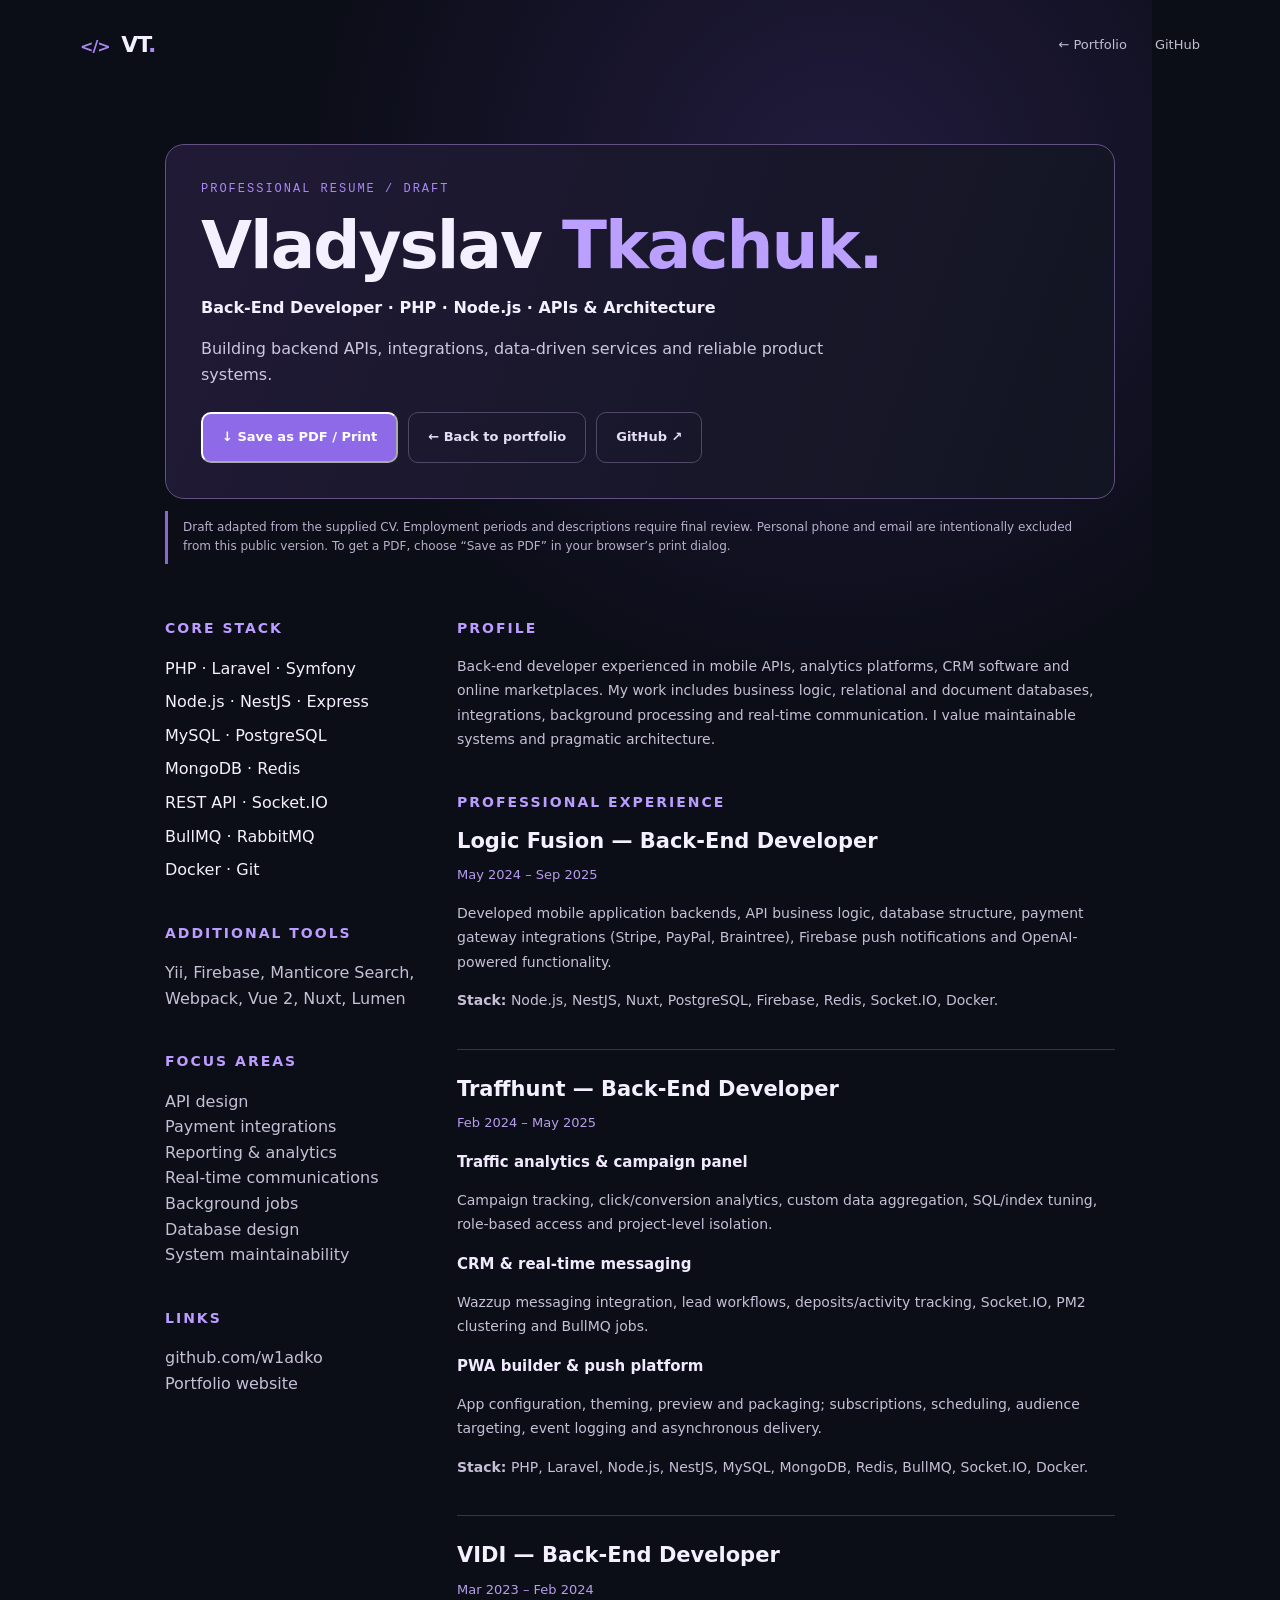
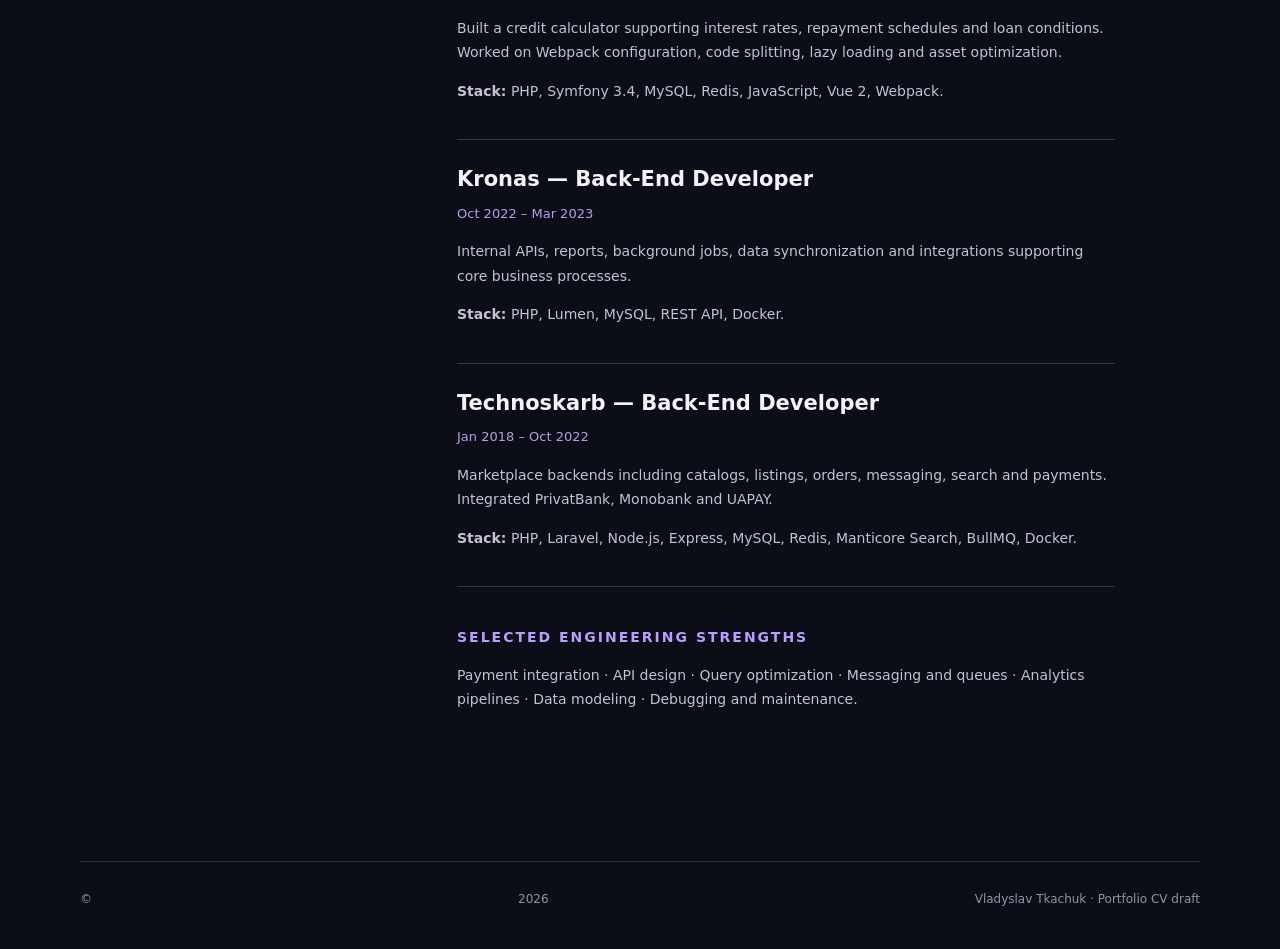
==== docs/resume.html @ d48b0890 "Add responsive recruiter resume page with A4 print-to-PDF stylesheet" ====
<!doctype html><html lang="en"><head><meta charset="utf-8"><meta name="viewport" content="width=device-width, initial-scale=1"><meta name="description" content="Vladyslav Tkachuk — Back-End Developer professional resume"><title>Resume — Vladyslav Tkachuk</title><link rel="icon" type="image/svg+xml" href="./favicon.svg"><link rel="stylesheet" href="./style.css?v=2"><style>
.resume-wrap{max-width:950px;margin:54px auto 110px}.resume-head{border:1px solid #625182;border-radius:19px;padding:35px;background:linear-gradient(110deg,#211a36,#121522)}.resume-head h1{font-size:clamp(36px,6vw,66px);letter-spacing:-2px;line-height:1.1;margin:12px 0}.resume-head h1 span{color:#bba0ff}.resume-head p{color:#cdc6de;max-width:670px}.resume-actions{display:flex;gap:10px;flex-wrap:wrap;margin-top:25px}.resume-main{display:grid;grid-template-columns:250px 1fr;gap:42px;margin-top:42px}.resume-side section,.resume-content section{margin-bottom:39px}.resume-side h2,.resume-content h2{font-size:14px;color:#bb9cff;text-transform:uppercase;letter-spacing:2px}.resume-side p,.resume-content p,.resume-content li{color:#c6c0d7}.resume-side ul,.resume-content ul{padding-left:18px}.resume-content article{padding:0 0 22px;margin:0 0 23px;border-bottom:1px solid #3b314f}.resume-content h3{font-size:21px;margin:0 0 3px}.resume-content time{color:#b79dec;font-size:13px}.resume-content h4{font-size:15px;color:#f1eaff;margin:15px 0 6px}.resume-content p,.resume-content li{font-size:14px;line-height:1.75}.resume-note{border-left:3px solid #896aca;padding:7px 15px;color:#b9afcb!important;font-size:12px!important}.skills-list{list-style:none;padding:0!important}.skills-list li{margin-bottom:8px}.print-only{display:none}@media(max-width:720px){.resume-main{grid-template-columns:1fr;gap:4px}.resume-wrap{margin:25px auto 60px}.resume-head{padding:22px}}@media print{*{box-shadow:none!important}body{color:#111;background:white;font-size:10pt}.ambient,.nav,.resume-actions,.footer-note,footer{display:none!important}.shell,.resume-wrap{max-width:none;width:100%;margin:0}.resume-head{border:0;border-bottom:2px solid #999;border-radius:0;padding:0 0 15px;background:white;color:#111}.resume-head h1{font-size:29pt}.resume-head h1 span,.resume-side h2,.resume-content h2{color:#47348d}.resume-head p,.resume-side p,.resume-content p,.resume-content li,.resume-note{color:#222!important}.resume-main{grid-template-columns:180px 1fr;gap:26px;margin-top:24px}.resume-content article{break-inside:avoid;margin-bottom:13px;padding-bottom:10px}.resume-content section,.resume-side section{margin-bottom:17px}.resume-content h3{font-size:14pt}.resume-content time{color:#555}.resume-content p,.resume-content li{font-size:9pt;line-height:1.45}.resume-note{font-size:8pt!important}.print-only{display:block;color:#666;font-size:9pt}@page{size:A4;margin:15mm}}
</style></head><body><div class="ambient"></div><header class="nav shell"><a class="brand" href="./index.html"><span class="brand-icon">&lt;/&gt;</span> VT<span class="dot">.</span></a><nav><a href="./index.html">← Portfolio</a><a href="https://github.com/w1adko">GitHub</a></nav></header><main class="shell"><div class="resume-wrap"><div class="resume-head"><div class="section-meta">PROFESSIONAL RESUME / DRAFT</div><h1>Vladyslav <span>Tkachuk.</span></h1><strong>Back-End Developer · PHP · Node.js · APIs &amp; Architecture</strong><p>Building backend APIs, integrations, data-driven services and reliable product systems.</p><div class="resume-actions"><button class="button primary" type="button" onclick="window.print()">↓ Save as PDF / Print</button><a class="button ghost" href="./index.html">← Back to portfolio</a><a class="button ghost" href="https://github.com/w1adko" target="_blank" rel="noopener">GitHub ↗</a></div></div><p class="resume-note">Draft adapted from the supplied CV. Employment periods and descriptions require final review. Personal phone and email are intentionally excluded from this public version. To get a PDF, choose “Save as PDF” in your browser’s print dialog.</p><div class="resume-main"><aside class="resume-side"><section><h2>Core stack</h2><ul class="skills-list"><li>PHP · Laravel · Symfony</li><li>Node.js · NestJS · Express</li><li>MySQL · PostgreSQL</li><li>MongoDB · Redis</li><li>REST API · Socket.IO</li><li>BullMQ · RabbitMQ</li><li>Docker · Git</li></ul></section><section><h2>Additional tools</h2><p>Yii, Firebase, Manticore Search, Webpack, Vue 2, Nuxt, Lumen</p></section><section><h2>Focus areas</h2><p>API design<br>Payment integrations<br>Reporting &amp; analytics<br>Real-time communications<br>Background jobs<br>Database design<br>System maintainability</p></section><section><h2>Links</h2><p><a href="https://github.com/w1adko">github.com/w1adko</a><br><a href="./index.html">Portfolio website</a></p></section></aside><div class="resume-content"><section><h2>Profile</h2><p>Back-end developer experienced in mobile APIs, analytics platforms, CRM software and online marketplaces. My work includes business logic, relational and document databases, integrations, background processing and real-time communication. I value maintainable systems and pragmatic architecture.</p></section><section><h2>Professional experience</h2><article><h3>Logic Fusion — Back-End Developer</h3><time>May 2024 – Sep 2025</time><p>Developed mobile application backends, API business logic, database structure, payment gateway integrations (Stripe, PayPal, Braintree), Firebase push notifications and OpenAI-powered functionality.</p><p><strong>Stack:</strong> Node.js, NestJS, Nuxt, PostgreSQL, Firebase, Redis, Socket.IO, Docker.</p></article><article><h3>Traffhunt — Back-End Developer</h3><time>Feb 2024 – May 2025</time><h4>Traffic analytics &amp; campaign panel</h4><p>Campaign tracking, click/conversion analytics, custom data aggregation, SQL/index tuning, role-based access and project-level isolation.</p><h4>CRM &amp; real-time messaging</h4><p>Wazzup messaging integration, lead workflows, deposits/activity tracking, Socket.IO, PM2 clustering and BullMQ jobs.</p><h4>PWA builder &amp; push platform</h4><p>App configuration, theming, preview and packaging; subscriptions, scheduling, audience targeting, event logging and asynchronous delivery.</p><p><strong>Stack:</strong> PHP, Laravel, Node.js, NestJS, MySQL, MongoDB, Redis, BullMQ, Socket.IO, Docker.</p></article><article><h3>VIDI — Back-End Developer</h3><time>Mar 2023 – Feb 2024</time><p>Built a credit calculator supporting interest rates, repayment schedules and loan conditions. Worked on Webpack configuration, code splitting, lazy loading and asset optimization.</p><p><strong>Stack:</strong> PHP, Symfony 3.4, MySQL, Redis, JavaScript, Vue 2, Webpack.</p></article><article><h3>Kronas — Back-End Developer</h3><time>Oct 2022 – Mar 2023</time><p>Internal APIs, reports, background jobs, data synchronization and integrations supporting core business processes.</p><p><strong>Stack:</strong> PHP, Lumen, MySQL, REST API, Docker.</p></article><article><h3>Technoskarb — Back-End Developer</h3><time>Jan 2018 – Oct 2022</time><p>Marketplace backends including catalogs, listings, orders, messaging, search and payments. Integrated PrivatBank, Monobank and UAPAY.</p><p><strong>Stack:</strong> PHP, Laravel, Node.js, Express, MySQL, Redis, Manticore Search, BullMQ, Docker.</p></article></section><section><h2>Selected engineering strengths</h2><p>Payment integration · API design · Query optimization · Messaging and queues · Analytics pipelines · Data modeling · Debugging and maintenance.</p></section><p class="print-only">Think. Architect. Build. · github.com/w1adko</p></div></div></div></main><footer class="shell footer-note">© <span id="year">2026</span> Vladyslav Tkachuk · Portfolio CV draft</footer><script>document.querySelector('#year').textContent=new Date().getFullYear();</script></body></html>
---- docs/style.css ----
:root{color-scheme:dark;--bg:#0b0d17;--card:#151728;--stroke:#353049;--text:#f4f0ff;--soft:#c2bcd4;--muted:#9390ab;--purple:#aa89f6;--cyan:#8ad7f3}*{box-sizing:border-box}html{scroll-behavior:smooth}body{margin:0;background:var(--bg);color:var(--text);font:16px/1.6 Inter,ui-sans-serif,system-ui,-apple-system,Segoe UI,Arial,sans-serif}a{color:inherit;text-decoration:none}button,input{font:inherit}.ambient{position:absolute;pointer-events:none;z-index:-1;left:20%;top:0;width:70%;height:750px;background:radial-gradient(ellipse at 65% 24%,#6041a544,transparent 65%)}.shell{width:min(1120px,calc(100% - 48px));margin:auto}.nav{height:90px;display:flex;justify-content:space-between;align-items:center}.brand{font-size:22px;font-weight:800;letter-spacing:-1px}.brand-icon,.dot{color:var(--purple)}.brand-icon{font-size:16px;margin-right:5px}.nav nav{display:flex;gap:28px;align-items:center}.nav nav a{font-size:13px;color:#c2bed1}.nav nav a:hover{color:white}.nav-button{border:1px solid #665587;padding:9px 16px;border-radius:9px}.hero{min-height:620px;display:grid;grid-template-columns:1fr 1fr;gap:52px;align-items:center;padding:65px 0 90px}.eyebrow,.section-meta,.project-index,.micro{letter-spacing:2px;color:var(--purple);font:12px/1.5 ui-monospace,Consolas,monospace}.pulse{display:inline-block;width:7px;height:7px;border-radius:50%;background:#80e8c5;box-shadow:0 0 12px #80e8c5;margin-right:9px}.hero h1{font-size:clamp(58px,7vw,90px);line-height:1.02;letter-spacing:-5px;margin:28px 0 20px}.hero h1 span,.section h2 em,.end h2 em{font-style:normal;background:linear-gradient(110deg,#dacbff,#a78bfa 60%,#8ad7f3);background-clip:text;-webkit-background-clip:text;color:transparent}.hero h2{font-size:25px;margin:0 0 20px}.hero p{max-width:490px;color:var(--soft);font-size:17px}.hero-actions{display:flex;gap:12px;flex-wrap:wrap;margin-top:32px}.button{padding:13px 19px;border-radius:10px;font-weight:700;font-size:13px;display:inline-flex;gap:16px;align-items:center;transition:.2s}.button:hover{transform:translateY(-2px)}.primary{background:#8e69e8;color:#fff}.ghost{border:1px solid #504866;color:#e5dff4}.micro{font-size:10px;color:#9b96ae;margin-top:37px}.micro span{padding:0 8px;color:#a98afa}.terminal-card,.console{background:#101321;border:1px solid #524269;border-radius:17px;box-shadow:0 26px 100px #5e30a326;overflow:hidden}.terminal-bar{height:44px;background:#1b1d31;display:flex;align-items:center;justify-content:center;position:relative;font:12px Consolas,monospace;color:#a09bb9}.lights{position:absolute;left:19px;display:flex;gap:7px}.lights i{width:10px;height:10px;border-radius:50%;background:#f07481}.lights i:nth-child(2){background:#e5c177}.lights i:nth-child(3){background:#7dc7a4}.terminal-body{padding:25px;font:14px/1.65 Consolas,ui-monospace,monospace}.terminal-body p{margin:12px 0 1px;color:#b99cf9}.terminal-body p:first-child{margin-top:0}.terminal-body b{color:#9d7bfa}.terminal-body div{color:#cdd2e6}.terminal-body .mint{color:#9bebc4}.cursor{display:inline-block;width:8px;height:15px;background:#b99cf9;vertical-align:middle;animation:blink 1s steps(2) infinite}@keyframes blink{to{opacity:0}}.section{border-top:1px solid #2e293f;padding:98px 0 105px;scroll-margin-top:35px}.section h2,.end h2{font-size:clamp(34px,5vw,55px);line-height:1.15;letter-spacing:-1.5px;margin:17px 0 22px}.lead{color:var(--soft);max-width:820px;font-size:20px}.values{display:grid;grid-template-columns:repeat(3,1fr);gap:16px;margin-top:36px}.values article,.skill-groups>div,.project-grid article{border:1px solid var(--stroke);background:linear-gradient(135deg,#18192b,#121522);padding:27px;border-radius:15px}.values article span{color:var(--purple);font:12px Consolas,monospace}.values h3,.skill-groups h3,.project-grid h3{margin:10px 0 7px;font-size:21px}.values p,.project-grid p{color:var(--soft);margin:0}.skill-groups{display:grid;grid-template-columns:repeat(2,1fr);gap:15px;margin-top:30px}.skill-groups h3{color:#e9e1fc}.skill-groups p{margin:3px 0;color:var(--soft)}.muted,.footnote{color:var(--muted)}.timeline{margin:36px 0}.timeline article{display:grid;grid-template-columns:185px 1fr;gap:25px;border-top:1px solid #302b43;padding:30px 0}.timeline time{color:var(--purple);font:14px Consolas,monospace;padding-top:6px}.timeline h3{margin:0 0 12px;font-size:22px}.timeline h3 small{font-size:13px;color:var(--muted);font-weight:500;margin-left:12px}.timeline p{color:var(--soft);margin:0 0 14px}.chips{color:#ab9bcf;font-size:13px}.text-link{color:#cfbbff;border-bottom:1px solid #ab90ef;padding-bottom:5px;font-weight:700}.project-grid{display:grid;grid-template-columns:repeat(2,1fr);gap:18px;margin-top:35px}.project-grid article{min-height:300px;display:flex;flex-direction:column}.project-index{font-size:11px}.project-icon{color:#bf9cff;font-size:38px;margin:16px 0 0}.project-grid h3{margin:6px 0 9px}.project-grid .featured{background:linear-gradient(130deg,#231a38,#151729);border-color:#6a558b}.tags{display:flex;gap:8px;flex-wrap:wrap;margin-top:auto;padding-top:24px}.tags span{border:1px solid #4d4266;color:#c7b7ec;border-radius:6px;padding:3px 8px;font-size:11px}.footnote{font-size:13px;margin-top:20px}.console{max-width:800px}.console-head{background:#202036;padding:13px 22px;display:flex;justify-content:space-between;color:#a9a0c5;font:12px Consolas,monospace}.console-log{height:240px;overflow:auto;padding:20px 23px;font:14px/1.6 Consolas,monospace;color:#a9e5c7;white-space:pre-wrap}.console-log p{margin:0 0 5px}.console-log strong{color:#c8a9ff}#console-form{display:flex;gap:12px;align-items:center;border-top:1px solid #36304b;padding:12px 22px;font:15px Consolas,monospace}#console-form label{color:#bd9efa}#console-form input{flex:1;min-width:0;background:transparent;border:0;outline:0;color:#eee;caret-color:#bd9efa}#console-form button{color:#bca5e7;background:none;border:0;cursor:pointer}.end{padding:110px 0 150px;border-top:1px solid #302b43}.end p{color:var(--soft);max-width:620px}footer{padding:28px 0 40px;display:flex;justify-content:space-between;border-top:1px solid #302b43;color:#9791a8;font-size:12px}@media(max-width:900px){.hero{grid-template-columns:1fr;min-height:auto}.nav nav{gap:15px}.nav nav a:not(.nav-button){display:none}.hero h1{font-size:65px}.terminal-card{max-width:650px}}@media(max-width:600px){.shell{width:min(100% - 34px,1120px)}.hero{gap:22px;padding-top:25px}.hero h1{font-size:52px;letter-spacing:-3px}.hero h2{font-size:21px}.hero p{font-size:15px}.terminal-body{font-size:12px;padding:18px}.values,.skill-groups,.project-grid{grid-template-columns:1fr}.section{padding:72px 0}.timeline article{grid-template-columns:1fr;gap:4px}.timeline h3 small{display:block;margin-left:0}.end{padding:75px 0 90px}footer{display:block}footer span{display:block;margin-top:8px}}@media(prefers-reduced-motion:reduce){*,*::before,*::after{animation:none!important;scroll-behavior:auto!important;transition:none!important}}
/* Portfolio polish */
:focus-visible{outline:2px solid #bb9bff;outline-offset:3px}
.nav a,.text-link,.button{transition:color .2s,transform .2s,border-color .2s}
.values article,.skill-groups>div,.project-grid article{transition:transform .2s,border-color .2s,box-shadow .2s}
@media(hover:hover){.values article:hover,.skill-groups>div:hover,.project-grid article:hover{transform:translateY(-3px);border-color:#7760a6;box-shadow:0 18px 50px #6a439222}}
.quick-commands{display:flex;flex-wrap:wrap;gap:9px;margin:20px 0 14px}
.quick-commands button,.console-tips button{border:1px solid #62517f;background:#211a36;border-radius:8px;color:#dbccfb;padding:8px 11px;font-size:13px;cursor:pointer}
.quick-commands button:hover,.console-tips button:hover{background:#372651}
.console{position:relative}.console-log{height:320px;position:relative}.console-log .entered{color:#c59ffe}.console-tips{color:#9891b6;font:12px/1.7 Consolas,monospace;padding:10px 20px 13px;border-top:1px solid #36304b}.console-tips button{padding:2px 7px;font:inherit}
.recruiter-result{white-space:normal!important;background:linear-gradient(135deg,#24203b,#161a2b);border:1px solid #7861aa;border-radius:12px;padding:17px;margin:10px 0;color:#eae6fa;font-family:inherit}
.recruiter-result h3{margin:2px 0 4px;font-size:20px;color:#f8f6ff}.recruiter-result small{color:#bca6ec}.recruiter-result .r-stats{display:flex;gap:28px;margin:15px 0}.recruiter-result .r-stats b{font-size:21px;color:#c6aeff}.recruiter-result a{display:inline-block;background:#8660db;padding:8px 12px;border-radius:7px;color:white;font-size:13px;margin-top:10px}.recruiter-result p{margin:9px 0}
.matrix-canvas{position:absolute;inset:0;width:100%;height:100%;pointer-events:none;background:#060c0b}
.case-notes{display:grid;gap:10px;margin-top:22px}.case-notes details{background:#17192b;border:1px solid #3e3557;border-radius:11px;padding:15px 18px;color:#d4c9ea}.case-notes summary{cursor:pointer;font-weight:700}.case-notes details p{line-height:1.7;color:#bab6cf}.case-notes details[open]{border-color:#8267ae}
.timeline article{position:relative}.timeline article::before{content:"";position:absolute;left:169px;top:34px;width:9px;height:9px;border-radius:50%;background:#ae90f4;box-shadow:0 0 14px #af86fb77}
@media(max-width:600px){.quick-commands button{flex:1 1 auto}.console-log{height:295px}.console-tips{font-size:10px}.timeline article::before{display:none}.recruiter-result .r-stats{gap:14px}.nav{height:74px}}
@media(prefers-reduced-motion:reduce){.values article,.skill-groups>div,.project-grid article{transition:none!important}.matrix-canvas{display:none!important}}
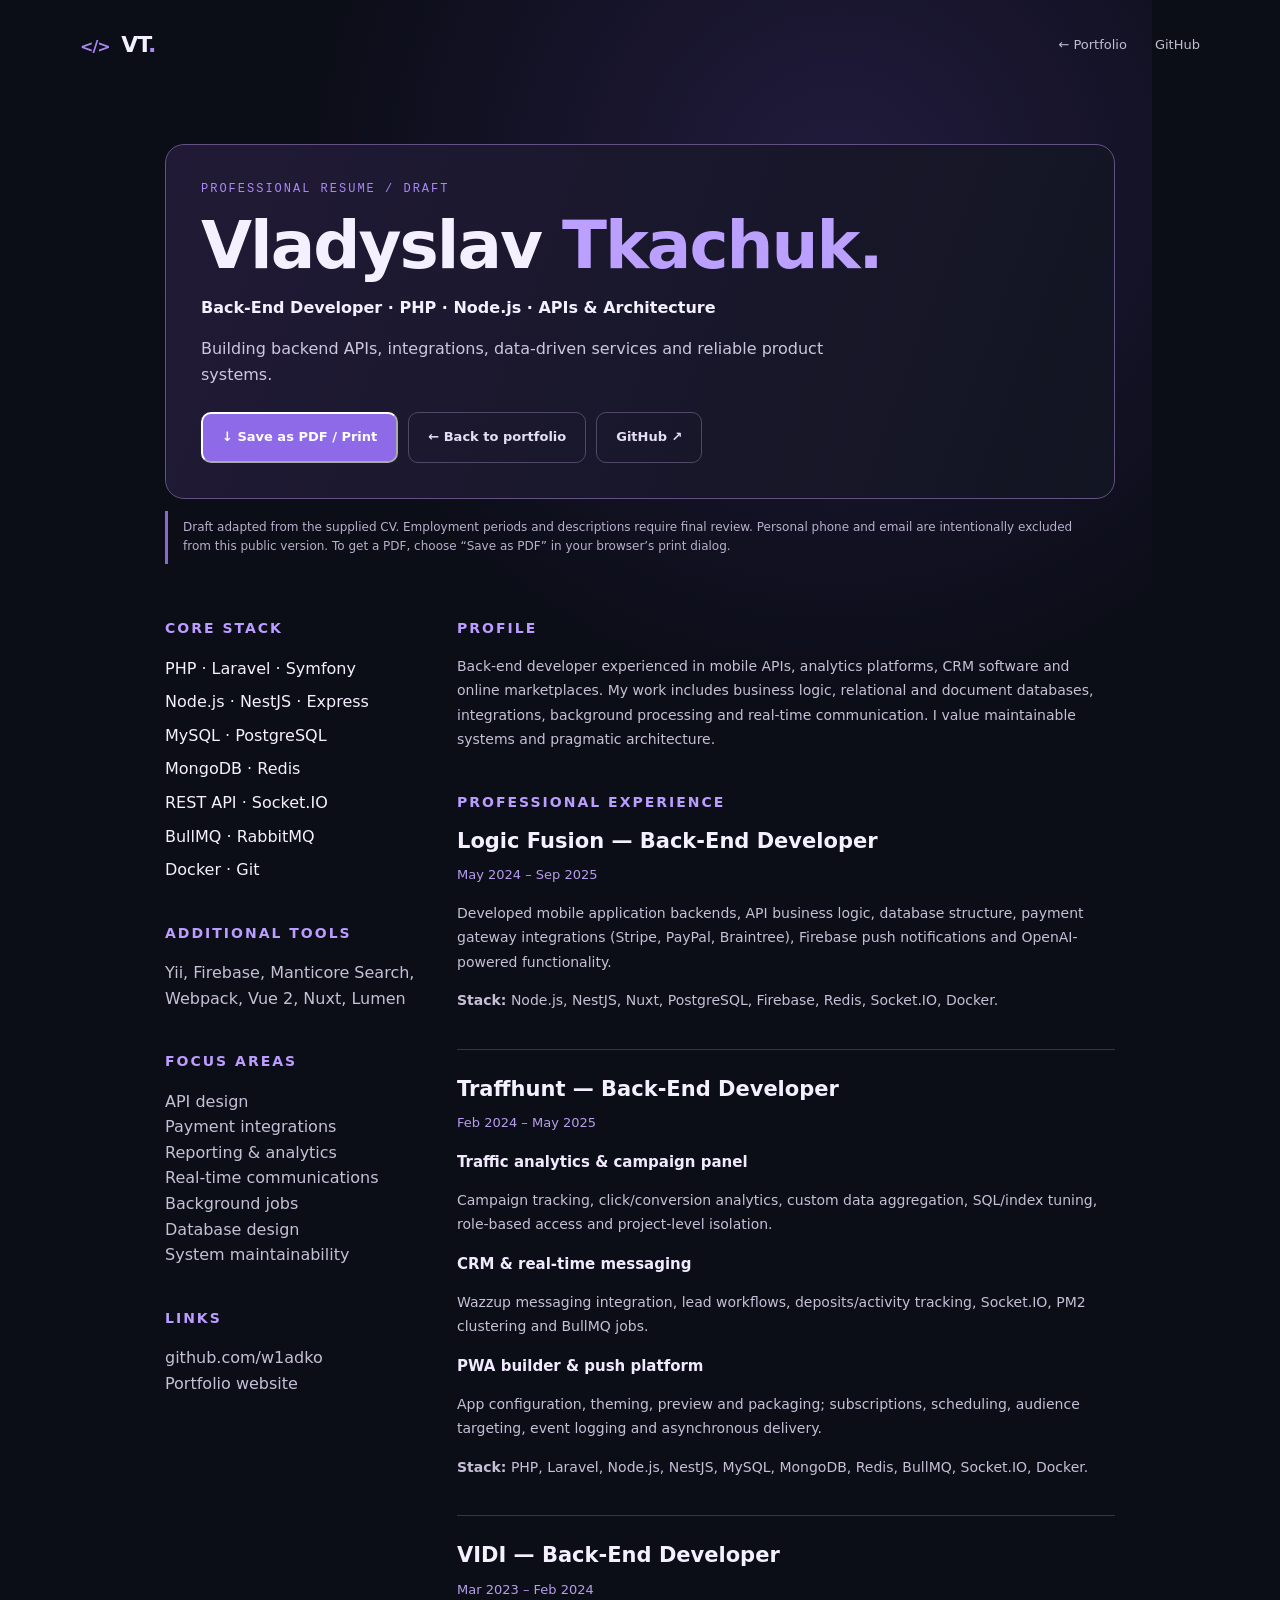
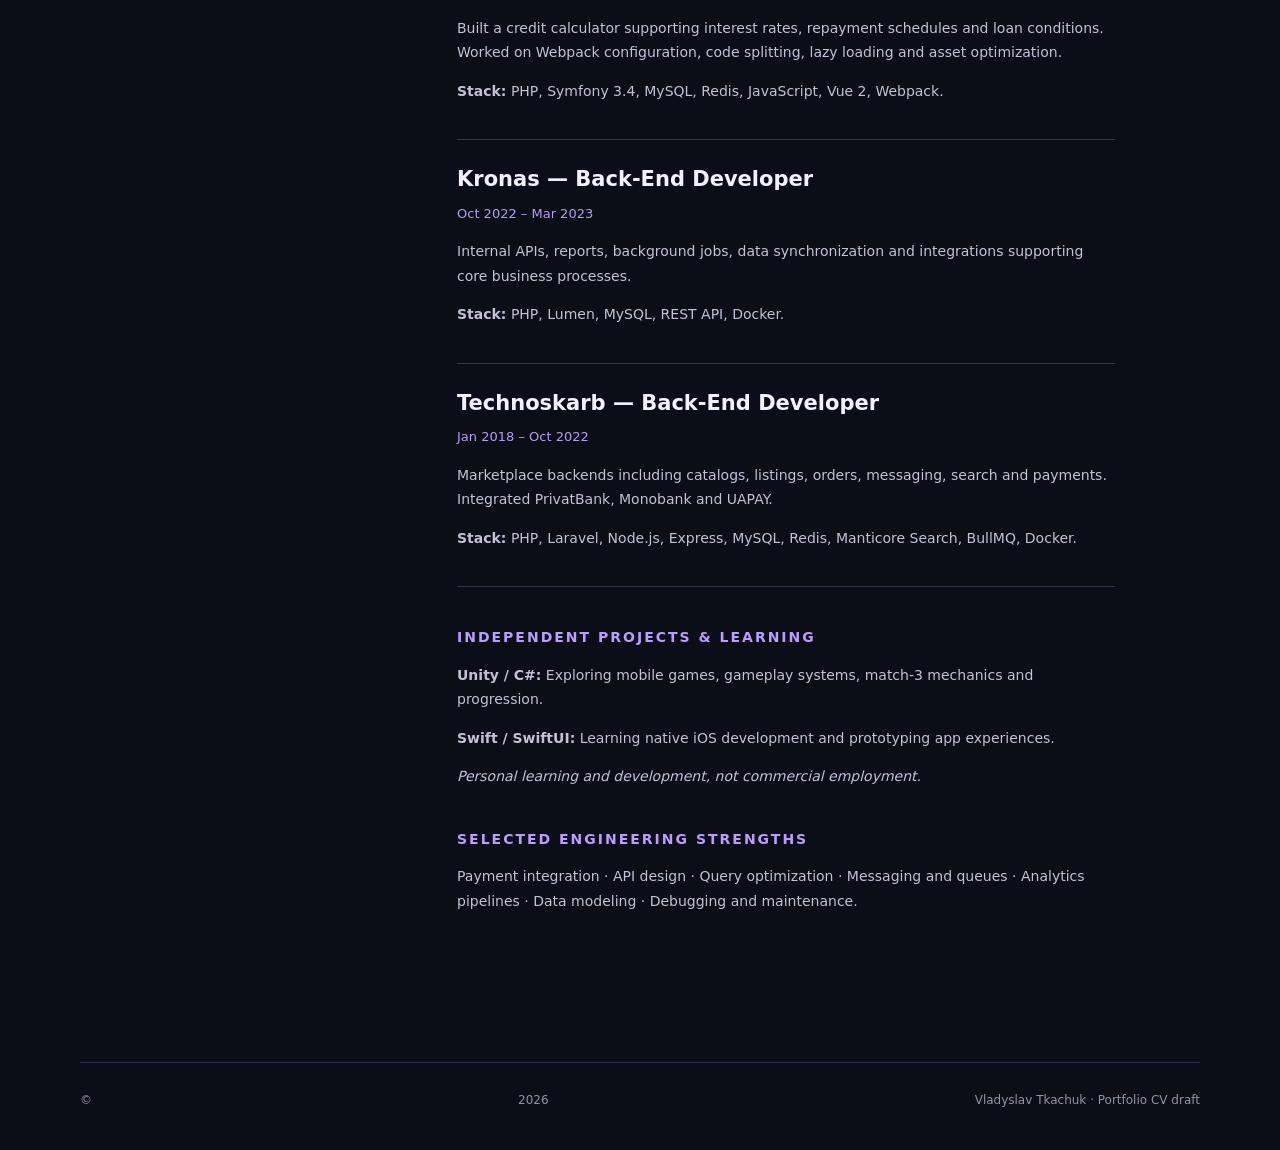
==== commit b4ec0f59: "Add accurate indie game and SwiftUI learning information to docs/resume.html" ====
--- a/docs/resume.html
+++ b/docs/resume.html
@@ -1,3 +1,3 @@
 <!doctype html><html lang="en"><head><meta charset="utf-8"><meta name="viewport" content="width=device-width, initial-scale=1"><meta name="description" content="Vladyslav Tkachuk — Back-End Developer professional resume"><title>Resume — Vladyslav Tkachuk</title><link rel="icon" type="image/svg+xml" href="./favicon.svg"><link rel="stylesheet" href="./style.css?v=2"><style>
 .resume-wrap{max-width:950px;margin:54px auto 110px}.resume-head{border:1px solid #625182;border-radius:19px;padding:35px;background:linear-gradient(110deg,#211a36,#121522)}.resume-head h1{font-size:clamp(36px,6vw,66px);letter-spacing:-2px;line-height:1.1;margin:12px 0}.resume-head h1 span{color:#bba0ff}.resume-head p{color:#cdc6de;max-width:670px}.resume-actions{display:flex;gap:10px;flex-wrap:wrap;margin-top:25px}.resume-main{display:grid;grid-template-columns:250px 1fr;gap:42px;margin-top:42px}.resume-side section,.resume-content section{margin-bottom:39px}.resume-side h2,.resume-content h2{font-size:14px;color:#bb9cff;text-transform:uppercase;letter-spacing:2px}.resume-side p,.resume-content p,.resume-content li{color:#c6c0d7}.resume-side ul,.resume-content ul{padding-left:18px}.resume-content article{padding:0 0 22px;margin:0 0 23px;border-bottom:1px solid #3b314f}.resume-content h3{font-size:21px;margin:0 0 3px}.resume-content time{color:#b79dec;font-size:13px}.resume-content h4{font-size:15px;color:#f1eaff;margin:15px 0 6px}.resume-content p,.resume-content li{font-size:14px;line-height:1.75}.resume-note{border-left:3px solid #896aca;padding:7px 15px;color:#b9afcb!important;font-size:12px!important}.skills-list{list-style:none;padding:0!important}.skills-list li{margin-bottom:8px}.print-only{display:none}@media(max-width:720px){.resume-main{grid-template-columns:1fr;gap:4px}.resume-wrap{margin:25px auto 60px}.resume-head{padding:22px}}@media print{*{box-shadow:none!important}body{color:#111;background:white;font-size:10pt}.ambient,.nav,.resume-actions,.footer-note,footer{display:none!important}.shell,.resume-wrap{max-width:none;width:100%;margin:0}.resume-head{border:0;border-bottom:2px solid #999;border-radius:0;padding:0 0 15px;background:white;color:#111}.resume-head h1{font-size:29pt}.resume-head h1 span,.resume-side h2,.resume-content h2{color:#47348d}.resume-head p,.resume-side p,.resume-content p,.resume-content li,.resume-note{color:#222!important}.resume-main{grid-template-columns:180px 1fr;gap:26px;margin-top:24px}.resume-content article{break-inside:avoid;margin-bottom:13px;padding-bottom:10px}.resume-content section,.resume-side section{margin-bottom:17px}.resume-content h3{font-size:14pt}.resume-content time{color:#555}.resume-content p,.resume-content li{font-size:9pt;line-height:1.45}.resume-note{font-size:8pt!important}.print-only{display:block;color:#666;font-size:9pt}@page{size:A4;margin:15mm}}
-</style></head><body><div class="ambient"></div><header class="nav shell"><a class="brand" href="./index.html"><span class="brand-icon">&lt;/&gt;</span> VT<span class="dot">.</span></a><nav><a href="./index.html">← Portfolio</a><a href="https://github.com/w1adko">GitHub</a></nav></header><main class="shell"><div class="resume-wrap"><div class="resume-head"><div class="section-meta">PROFESSIONAL RESUME / DRAFT</div><h1>Vladyslav <span>Tkachuk.</span></h1><strong>Back-End Developer · PHP · Node.js · APIs &amp; Architecture</strong><p>Building backend APIs, integrations, data-driven services and reliable product systems.</p><div class="resume-actions"><button class="button primary" type="button" onclick="window.print()">↓ Save as PDF / Print</button><a class="button ghost" href="./index.html">← Back to portfolio</a><a class="button ghost" href="https://github.com/w1adko" target="_blank" rel="noopener">GitHub ↗</a></div></div><p class="resume-note">Draft adapted from the supplied CV. Employment periods and descriptions require final review. Personal phone and email are intentionally excluded from this public version. To get a PDF, choose “Save as PDF” in your browser’s print dialog.</p><div class="resume-main"><aside class="resume-side"><section><h2>Core stack</h2><ul class="skills-list"><li>PHP · Laravel · Symfony</li><li>Node.js · NestJS · Express</li><li>MySQL · PostgreSQL</li><li>MongoDB · Redis</li><li>REST API · Socket.IO</li><li>BullMQ · RabbitMQ</li><li>Docker · Git</li></ul></section><section><h2>Additional tools</h2><p>Yii, Firebase, Manticore Search, Webpack, Vue 2, Nuxt, Lumen</p></section><section><h2>Focus areas</h2><p>API design<br>Payment integrations<br>Reporting &amp; analytics<br>Real-time communications<br>Background jobs<br>Database design<br>System maintainability</p></section><section><h2>Links</h2><p><a href="https://github.com/w1adko">github.com/w1adko</a><br><a href="./index.html">Portfolio website</a></p></section></aside><div class="resume-content"><section><h2>Profile</h2><p>Back-end developer experienced in mobile APIs, analytics platforms, CRM software and online marketplaces. My work includes business logic, relational and document databases, integrations, background processing and real-time communication. I value maintainable systems and pragmatic architecture.</p></section><section><h2>Professional experience</h2><article><h3>Logic Fusion — Back-End Developer</h3><time>May 2024 – Sep 2025</time><p>Developed mobile application backends, API business logic, database structure, payment gateway integrations (Stripe, PayPal, Braintree), Firebase push notifications and OpenAI-powered functionality.</p><p><strong>Stack:</strong> Node.js, NestJS, Nuxt, PostgreSQL, Firebase, Redis, Socket.IO, Docker.</p></article><article><h3>Traffhunt — Back-End Developer</h3><time>Feb 2024 – May 2025</time><h4>Traffic analytics &amp; campaign panel</h4><p>Campaign tracking, click/conversion analytics, custom data aggregation, SQL/index tuning, role-based access and project-level isolation.</p><h4>CRM &amp; real-time messaging</h4><p>Wazzup messaging integration, lead workflows, deposits/activity tracking, Socket.IO, PM2 clustering and BullMQ jobs.</p><h4>PWA builder &amp; push platform</h4><p>App configuration, theming, preview and packaging; subscriptions, scheduling, audience targeting, event logging and asynchronous delivery.</p><p><strong>Stack:</strong> PHP, Laravel, Node.js, NestJS, MySQL, MongoDB, Redis, BullMQ, Socket.IO, Docker.</p></article><article><h3>VIDI — Back-End Developer</h3><time>Mar 2023 – Feb 2024</time><p>Built a credit calculator supporting interest rates, repayment schedules and loan conditions. Worked on Webpack configuration, code splitting, lazy loading and asset optimization.</p><p><strong>Stack:</strong> PHP, Symfony 3.4, MySQL, Redis, JavaScript, Vue 2, Webpack.</p></article><article><h3>Kronas — Back-End Developer</h3><time>Oct 2022 – Mar 2023</time><p>Internal APIs, reports, background jobs, data synchronization and integrations supporting core business processes.</p><p><strong>Stack:</strong> PHP, Lumen, MySQL, REST API, Docker.</p></article><article><h3>Technoskarb — Back-End Developer</h3><time>Jan 2018 – Oct 2022</time><p>Marketplace backends including catalogs, listings, orders, messaging, search and payments. Integrated PrivatBank, Monobank and UAPAY.</p><p><strong>Stack:</strong> PHP, Laravel, Node.js, Express, MySQL, Redis, Manticore Search, BullMQ, Docker.</p></article></section><section><h2>Selected engineering strengths</h2><p>Payment integration · API design · Query optimization · Messaging and queues · Analytics pipelines · Data modeling · Debugging and maintenance.</p></section><p class="print-only">Think. Architect. Build. · github.com/w1adko</p></div></div></div></main><footer class="shell footer-note">© <span id="year">2026</span> Vladyslav Tkachuk · Portfolio CV draft</footer><script>document.querySelector('#year').textContent=new Date().getFullYear();</script></body></html>+</style></head><body><div class="ambient"></div><header class="nav shell"><a class="brand" href="./index.html"><span class="brand-icon">&lt;/&gt;</span> VT<span class="dot">.</span></a><nav><a href="./index.html">← Portfolio</a><a href="https://github.com/w1adko">GitHub</a></nav></header><main class="shell"><div class="resume-wrap"><div class="resume-head"><div class="section-meta">PROFESSIONAL RESUME / DRAFT</div><h1>Vladyslav <span>Tkachuk.</span></h1><strong>Back-End Developer · PHP · Node.js · APIs &amp; Architecture</strong><p>Building backend APIs, integrations, data-driven services and reliable product systems.</p><div class="resume-actions"><button class="button primary" type="button" onclick="window.print()">↓ Save as PDF / Print</button><a class="button ghost" href="./index.html">← Back to portfolio</a><a class="button ghost" href="https://github.com/w1adko" target="_blank" rel="noopener">GitHub ↗</a></div></div><p class="resume-note">Draft adapted from the supplied CV. Employment periods and descriptions require final review. Personal phone and email are intentionally excluded from this public version. To get a PDF, choose “Save as PDF” in your browser’s print dialog.</p><div class="resume-main"><aside class="resume-side"><section><h2>Core stack</h2><ul class="skills-list"><li>PHP · Laravel · Symfony</li><li>Node.js · NestJS · Express</li><li>MySQL · PostgreSQL</li><li>MongoDB · Redis</li><li>REST API · Socket.IO</li><li>BullMQ · RabbitMQ</li><li>Docker · Git</li></ul></section><section><h2>Additional tools</h2><p>Yii, Firebase, Manticore Search, Webpack, Vue 2, Nuxt, Lumen</p></section><section><h2>Focus areas</h2><p>API design<br>Payment integrations<br>Reporting &amp; analytics<br>Real-time communications<br>Background jobs<br>Database design<br>System maintainability</p></section><section><h2>Links</h2><p><a href="https://github.com/w1adko">github.com/w1adko</a><br><a href="./index.html">Portfolio website</a></p></section></aside><div class="resume-content"><section><h2>Profile</h2><p>Back-end developer experienced in mobile APIs, analytics platforms, CRM software and online marketplaces. My work includes business logic, relational and document databases, integrations, background processing and real-time communication. I value maintainable systems and pragmatic architecture.</p></section><section><h2>Professional experience</h2><article><h3>Logic Fusion — Back-End Developer</h3><time>May 2024 – Sep 2025</time><p>Developed mobile application backends, API business logic, database structure, payment gateway integrations (Stripe, PayPal, Braintree), Firebase push notifications and OpenAI-powered functionality.</p><p><strong>Stack:</strong> Node.js, NestJS, Nuxt, PostgreSQL, Firebase, Redis, Socket.IO, Docker.</p></article><article><h3>Traffhunt — Back-End Developer</h3><time>Feb 2024 – May 2025</time><h4>Traffic analytics &amp; campaign panel</h4><p>Campaign tracking, click/conversion analytics, custom data aggregation, SQL/index tuning, role-based access and project-level isolation.</p><h4>CRM &amp; real-time messaging</h4><p>Wazzup messaging integration, lead workflows, deposits/activity tracking, Socket.IO, PM2 clustering and BullMQ jobs.</p><h4>PWA builder &amp; push platform</h4><p>App configuration, theming, preview and packaging; subscriptions, scheduling, audience targeting, event logging and asynchronous delivery.</p><p><strong>Stack:</strong> PHP, Laravel, Node.js, NestJS, MySQL, MongoDB, Redis, BullMQ, Socket.IO, Docker.</p></article><article><h3>VIDI — Back-End Developer</h3><time>Mar 2023 – Feb 2024</time><p>Built a credit calculator supporting interest rates, repayment schedules and loan conditions. Worked on Webpack configuration, code splitting, lazy loading and asset optimization.</p><p><strong>Stack:</strong> PHP, Symfony 3.4, MySQL, Redis, JavaScript, Vue 2, Webpack.</p></article><article><h3>Kronas — Back-End Developer</h3><time>Oct 2022 – Mar 2023</time><p>Internal APIs, reports, background jobs, data synchronization and integrations supporting core business processes.</p><p><strong>Stack:</strong> PHP, Lumen, MySQL, REST API, Docker.</p></article><article><h3>Technoskarb — Back-End Developer</h3><time>Jan 2018 – Oct 2022</time><p>Marketplace backends including catalogs, listings, orders, messaging, search and payments. Integrated PrivatBank, Monobank and UAPAY.</p><p><strong>Stack:</strong> PHP, Laravel, Node.js, Express, MySQL, Redis, Manticore Search, BullMQ, Docker.</p></article></section><section><h2>Independent projects &amp; learning</h2><p><strong>Unity / C#:</strong> Exploring mobile games, gameplay systems, match-3 mechanics and progression.</p><p><strong>Swift / SwiftUI:</strong> Learning native iOS development and prototyping app experiences.</p><p><em>Personal learning and development, not commercial employment.</em></p></section><section><h2>Selected engineering strengths</h2><p>Payment integration · API design · Query optimization · Messaging and queues · Analytics pipelines · Data modeling · Debugging and maintenance.</p></section><p class="print-only">Think. Architect. Build. · github.com/w1adko</p></div></div></div></main><footer class="shell footer-note">© <span id="year">2026</span> Vladyslav Tkachuk · Portfolio CV draft</footer><script>document.querySelector('#year').textContent=new Date().getFullYear();</script></body></html>
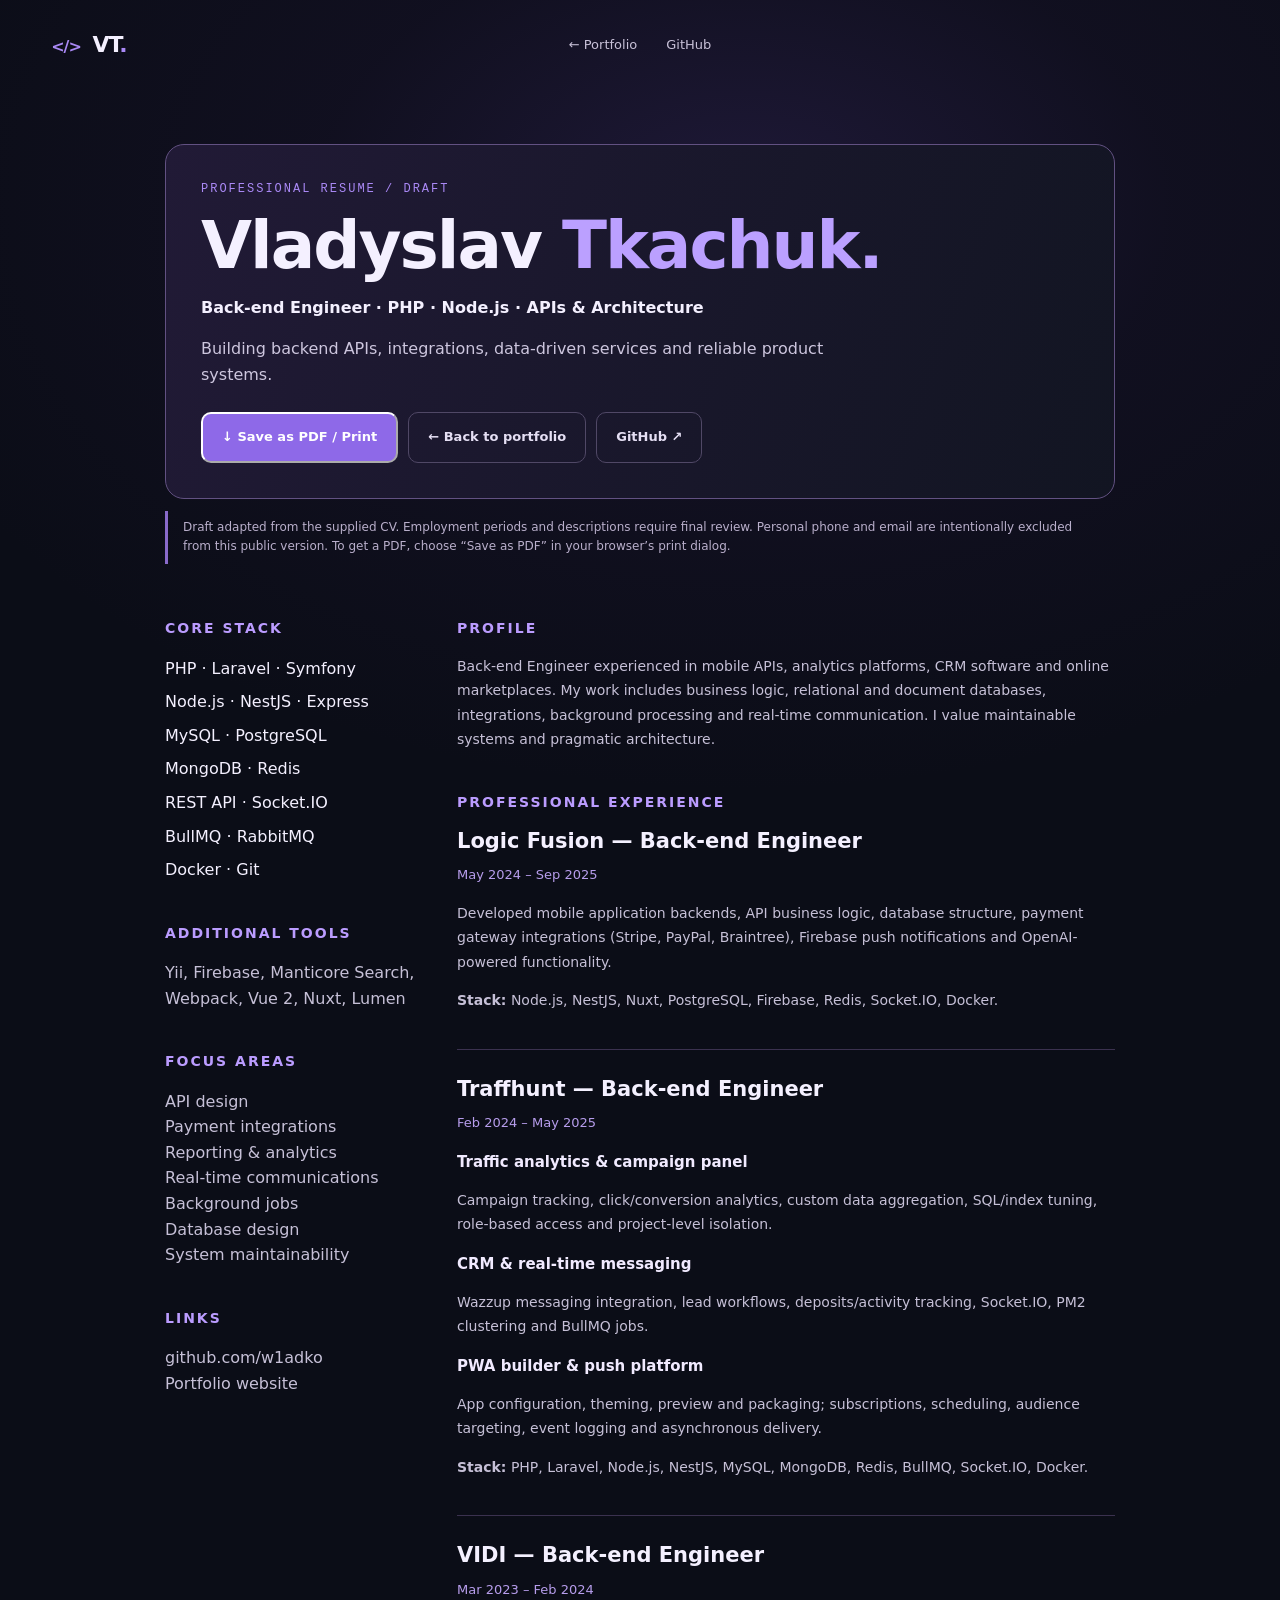
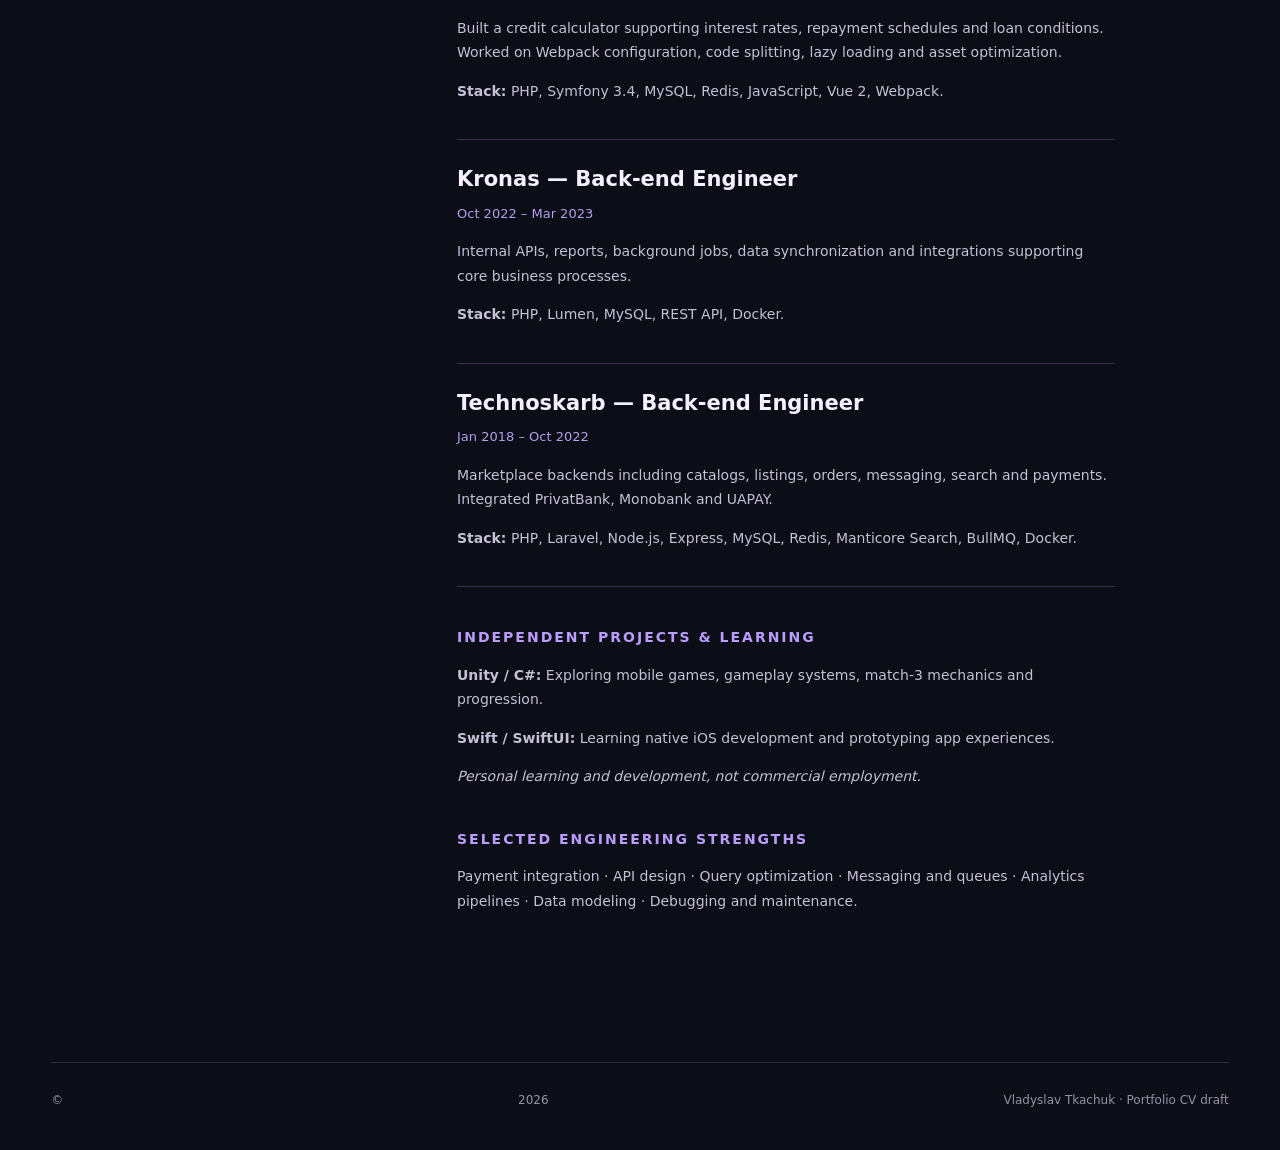
==== commit ffe5485e: "Standardize role title as Back-end Engineer" ====
--- a/docs/resume.html
+++ b/docs/resume.html
@@ -1,3 +1,3 @@
-<!doctype html><html lang="en"><head><meta charset="utf-8"><meta name="viewport" content="width=device-width, initial-scale=1"><meta name="description" content="Vladyslav Tkachuk — Back-End Developer professional resume"><title>Resume — Vladyslav Tkachuk</title><link rel="icon" type="image/svg+xml" href="./favicon.svg"><link rel="stylesheet" href="./style.css?v=2"><style>
+<!doctype html><html lang="en"><head><meta charset="utf-8"><meta name="viewport" content="width=device-width, initial-scale=1"><meta name="description" content="Vladyslav Tkachuk — Back-end Engineer professional resume"><title>Resume — Vladyslav Tkachuk</title><link rel="icon" type="image/svg+xml" href="./favicon.svg"><link rel="stylesheet" href="./style.css?v=2"><style>
 .resume-wrap{max-width:950px;margin:54px auto 110px}.resume-head{border:1px solid #625182;border-radius:19px;padding:35px;background:linear-gradient(110deg,#211a36,#121522)}.resume-head h1{font-size:clamp(36px,6vw,66px);letter-spacing:-2px;line-height:1.1;margin:12px 0}.resume-head h1 span{color:#bba0ff}.resume-head p{color:#cdc6de;max-width:670px}.resume-actions{display:flex;gap:10px;flex-wrap:wrap;margin-top:25px}.resume-main{display:grid;grid-template-columns:250px 1fr;gap:42px;margin-top:42px}.resume-side section,.resume-content section{margin-bottom:39px}.resume-side h2,.resume-content h2{font-size:14px;color:#bb9cff;text-transform:uppercase;letter-spacing:2px}.resume-side p,.resume-content p,.resume-content li{color:#c6c0d7}.resume-side ul,.resume-content ul{padding-left:18px}.resume-content article{padding:0 0 22px;margin:0 0 23px;border-bottom:1px solid #3b314f}.resume-content h3{font-size:21px;margin:0 0 3px}.resume-content time{color:#b79dec;font-size:13px}.resume-content h4{font-size:15px;color:#f1eaff;margin:15px 0 6px}.resume-content p,.resume-content li{font-size:14px;line-height:1.75}.resume-note{border-left:3px solid #896aca;padding:7px 15px;color:#b9afcb!important;font-size:12px!important}.skills-list{list-style:none;padding:0!important}.skills-list li{margin-bottom:8px}.print-only{display:none}@media(max-width:720px){.resume-main{grid-template-columns:1fr;gap:4px}.resume-wrap{margin:25px auto 60px}.resume-head{padding:22px}}@media print{*{box-shadow:none!important}body{color:#111;background:white;font-size:10pt}.ambient,.nav,.resume-actions,.footer-note,footer{display:none!important}.shell,.resume-wrap{max-width:none;width:100%;margin:0}.resume-head{border:0;border-bottom:2px solid #999;border-radius:0;padding:0 0 15px;background:white;color:#111}.resume-head h1{font-size:29pt}.resume-head h1 span,.resume-side h2,.resume-content h2{color:#47348d}.resume-head p,.resume-side p,.resume-content p,.resume-content li,.resume-note{color:#222!important}.resume-main{grid-template-columns:180px 1fr;gap:26px;margin-top:24px}.resume-content article{break-inside:avoid;margin-bottom:13px;padding-bottom:10px}.resume-content section,.resume-side section{margin-bottom:17px}.resume-content h3{font-size:14pt}.resume-content time{color:#555}.resume-content p,.resume-content li{font-size:9pt;line-height:1.45}.resume-note{font-size:8pt!important}.print-only{display:block;color:#666;font-size:9pt}@page{size:A4;margin:15mm}}
-</style></head><body><div class="ambient"></div><header class="nav shell"><a class="brand" href="./index.html"><span class="brand-icon">&lt;/&gt;</span> VT<span class="dot">.</span></a><nav><a href="./index.html">← Portfolio</a><a href="https://github.com/w1adko">GitHub</a></nav></header><main class="shell"><div class="resume-wrap"><div class="resume-head"><div class="section-meta">PROFESSIONAL RESUME / DRAFT</div><h1>Vladyslav <span>Tkachuk.</span></h1><strong>Back-End Developer · PHP · Node.js · APIs &amp; Architecture</strong><p>Building backend APIs, integrations, data-driven services and reliable product systems.</p><div class="resume-actions"><button class="button primary" type="button" onclick="window.print()">↓ Save as PDF / Print</button><a class="button ghost" href="./index.html">← Back to portfolio</a><a class="button ghost" href="https://github.com/w1adko" target="_blank" rel="noopener">GitHub ↗</a></div></div><p class="resume-note">Draft adapted from the supplied CV. Employment periods and descriptions require final review. Personal phone and email are intentionally excluded from this public version. To get a PDF, choose “Save as PDF” in your browser’s print dialog.</p><div class="resume-main"><aside class="resume-side"><section><h2>Core stack</h2><ul class="skills-list"><li>PHP · Laravel · Symfony</li><li>Node.js · NestJS · Express</li><li>MySQL · PostgreSQL</li><li>MongoDB · Redis</li><li>REST API · Socket.IO</li><li>BullMQ · RabbitMQ</li><li>Docker · Git</li></ul></section><section><h2>Additional tools</h2><p>Yii, Firebase, Manticore Search, Webpack, Vue 2, Nuxt, Lumen</p></section><section><h2>Focus areas</h2><p>API design<br>Payment integrations<br>Reporting &amp; analytics<br>Real-time communications<br>Background jobs<br>Database design<br>System maintainability</p></section><section><h2>Links</h2><p><a href="https://github.com/w1adko">github.com/w1adko</a><br><a href="./index.html">Portfolio website</a></p></section></aside><div class="resume-content"><section><h2>Profile</h2><p>Back-end developer experienced in mobile APIs, analytics platforms, CRM software and online marketplaces. My work includes business logic, relational and document databases, integrations, background processing and real-time communication. I value maintainable systems and pragmatic architecture.</p></section><section><h2>Professional experience</h2><article><h3>Logic Fusion — Back-End Developer</h3><time>May 2024 – Sep 2025</time><p>Developed mobile application backends, API business logic, database structure, payment gateway integrations (Stripe, PayPal, Braintree), Firebase push notifications and OpenAI-powered functionality.</p><p><strong>Stack:</strong> Node.js, NestJS, Nuxt, PostgreSQL, Firebase, Redis, Socket.IO, Docker.</p></article><article><h3>Traffhunt — Back-End Developer</h3><time>Feb 2024 – May 2025</time><h4>Traffic analytics &amp; campaign panel</h4><p>Campaign tracking, click/conversion analytics, custom data aggregation, SQL/index tuning, role-based access and project-level isolation.</p><h4>CRM &amp; real-time messaging</h4><p>Wazzup messaging integration, lead workflows, deposits/activity tracking, Socket.IO, PM2 clustering and BullMQ jobs.</p><h4>PWA builder &amp; push platform</h4><p>App configuration, theming, preview and packaging; subscriptions, scheduling, audience targeting, event logging and asynchronous delivery.</p><p><strong>Stack:</strong> PHP, Laravel, Node.js, NestJS, MySQL, MongoDB, Redis, BullMQ, Socket.IO, Docker.</p></article><article><h3>VIDI — Back-End Developer</h3><time>Mar 2023 – Feb 2024</time><p>Built a credit calculator supporting interest rates, repayment schedules and loan conditions. Worked on Webpack configuration, code splitting, lazy loading and asset optimization.</p><p><strong>Stack:</strong> PHP, Symfony 3.4, MySQL, Redis, JavaScript, Vue 2, Webpack.</p></article><article><h3>Kronas — Back-End Developer</h3><time>Oct 2022 – Mar 2023</time><p>Internal APIs, reports, background jobs, data synchronization and integrations supporting core business processes.</p><p><strong>Stack:</strong> PHP, Lumen, MySQL, REST API, Docker.</p></article><article><h3>Technoskarb — Back-End Developer</h3><time>Jan 2018 – Oct 2022</time><p>Marketplace backends including catalogs, listings, orders, messaging, search and payments. Integrated PrivatBank, Monobank and UAPAY.</p><p><strong>Stack:</strong> PHP, Laravel, Node.js, Express, MySQL, Redis, Manticore Search, BullMQ, Docker.</p></article></section><section><h2>Independent projects &amp; learning</h2><p><strong>Unity / C#:</strong> Exploring mobile games, gameplay systems, match-3 mechanics and progression.</p><p><strong>Swift / SwiftUI:</strong> Learning native iOS development and prototyping app experiences.</p><p><em>Personal learning and development, not commercial employment.</em></p></section><section><h2>Selected engineering strengths</h2><p>Payment integration · API design · Query optimization · Messaging and queues · Analytics pipelines · Data modeling · Debugging and maintenance.</p></section><p class="print-only">Think. Architect. Build. · github.com/w1adko</p></div></div></div></main><footer class="shell footer-note">© <span id="year">2026</span> Vladyslav Tkachuk · Portfolio CV draft</footer><script>document.querySelector('#year').textContent=new Date().getFullYear();</script></body></html>+</style></head><body><div class="ambient"></div><header class="nav shell"><a class="brand" href="./index.html"><span class="brand-icon">&lt;/&gt;</span> VT<span class="dot">.</span></a><nav><a href="./index.html">← Portfolio</a><a href="https://github.com/w1adko">GitHub</a></nav></header><main class="shell"><div class="resume-wrap"><div class="resume-head"><div class="section-meta">PROFESSIONAL RESUME / DRAFT</div><h1>Vladyslav <span>Tkachuk.</span></h1><strong>Back-end Engineer · PHP · Node.js · APIs &amp; Architecture</strong><p>Building backend APIs, integrations, data-driven services and reliable product systems.</p><div class="resume-actions"><button class="button primary" type="button" onclick="window.print()">↓ Save as PDF / Print</button><a class="button ghost" href="./index.html">← Back to portfolio</a><a class="button ghost" href="https://github.com/w1adko" target="_blank" rel="noopener">GitHub ↗</a></div></div><p class="resume-note">Draft adapted from the supplied CV. Employment periods and descriptions require final review. Personal phone and email are intentionally excluded from this public version. To get a PDF, choose “Save as PDF” in your browser’s print dialog.</p><div class="resume-main"><aside class="resume-side"><section><h2>Core stack</h2><ul class="skills-list"><li>PHP · Laravel · Symfony</li><li>Node.js · NestJS · Express</li><li>MySQL · PostgreSQL</li><li>MongoDB · Redis</li><li>REST API · Socket.IO</li><li>BullMQ · RabbitMQ</li><li>Docker · Git</li></ul></section><section><h2>Additional tools</h2><p>Yii, Firebase, Manticore Search, Webpack, Vue 2, Nuxt, Lumen</p></section><section><h2>Focus areas</h2><p>API design<br>Payment integrations<br>Reporting &amp; analytics<br>Real-time communications<br>Background jobs<br>Database design<br>System maintainability</p></section><section><h2>Links</h2><p><a href="https://github.com/w1adko">github.com/w1adko</a><br><a href="./index.html">Portfolio website</a></p></section></aside><div class="resume-content"><section><h2>Profile</h2><p>Back-end Engineer experienced in mobile APIs, analytics platforms, CRM software and online marketplaces. My work includes business logic, relational and document databases, integrations, background processing and real-time communication. I value maintainable systems and pragmatic architecture.</p></section><section><h2>Professional experience</h2><article><h3>Logic Fusion — Back-end Engineer</h3><time>May 2024 – Sep 2025</time><p>Developed mobile application backends, API business logic, database structure, payment gateway integrations (Stripe, PayPal, Braintree), Firebase push notifications and OpenAI-powered functionality.</p><p><strong>Stack:</strong> Node.js, NestJS, Nuxt, PostgreSQL, Firebase, Redis, Socket.IO, Docker.</p></article><article><h3>Traffhunt — Back-end Engineer</h3><time>Feb 2024 – May 2025</time><h4>Traffic analytics &amp; campaign panel</h4><p>Campaign tracking, click/conversion analytics, custom data aggregation, SQL/index tuning, role-based access and project-level isolation.</p><h4>CRM &amp; real-time messaging</h4><p>Wazzup messaging integration, lead workflows, deposits/activity tracking, Socket.IO, PM2 clustering and BullMQ jobs.</p><h4>PWA builder &amp; push platform</h4><p>App configuration, theming, preview and packaging; subscriptions, scheduling, audience targeting, event logging and asynchronous delivery.</p><p><strong>Stack:</strong> PHP, Laravel, Node.js, NestJS, MySQL, MongoDB, Redis, BullMQ, Socket.IO, Docker.</p></article><article><h3>VIDI — Back-end Engineer</h3><time>Mar 2023 – Feb 2024</time><p>Built a credit calculator supporting interest rates, repayment schedules and loan conditions. Worked on Webpack configuration, code splitting, lazy loading and asset optimization.</p><p><strong>Stack:</strong> PHP, Symfony 3.4, MySQL, Redis, JavaScript, Vue 2, Webpack.</p></article><article><h3>Kronas — Back-end Engineer</h3><time>Oct 2022 – Mar 2023</time><p>Internal APIs, reports, background jobs, data synchronization and integrations supporting core business processes.</p><p><strong>Stack:</strong> PHP, Lumen, MySQL, REST API, Docker.</p></article><article><h3>Technoskarb — Back-end Engineer</h3><time>Jan 2018 – Oct 2022</time><p>Marketplace backends including catalogs, listings, orders, messaging, search and payments. Integrated PrivatBank, Monobank and UAPAY.</p><p><strong>Stack:</strong> PHP, Laravel, Node.js, Express, MySQL, Redis, Manticore Search, BullMQ, Docker.</p></article></section><section><h2>Independent projects &amp; learning</h2><p><strong>Unity / C#:</strong> Exploring mobile games, gameplay systems, match-3 mechanics and progression.</p><p><strong>Swift / SwiftUI:</strong> Learning native iOS development and prototyping app experiences.</p><p><em>Personal learning and development, not commercial employment.</em></p></section><section><h2>Selected engineering strengths</h2><p>Payment integration · API design · Query optimization · Messaging and queues · Analytics pipelines · Data modeling · Debugging and maintenance.</p></section><p class="print-only">Think. Architect. Build. · github.com/w1adko</p></div></div></div></main><footer class="shell footer-note">© <span id="year">2026</span> Vladyslav Tkachuk · Portfolio CV draft</footer><script>document.querySelector('#year').textContent=new Date().getFullYear();</script></body></html>
--- a/docs/style.css
+++ b/docs/style.css
@@ -1,4 +1,4 @@
-:root{color-scheme:dark;--bg:#0b0d17;--card:#151728;--stroke:#353049;--text:#f4f0ff;--soft:#c2bcd4;--muted:#9390ab;--purple:#aa89f6;--cyan:#8ad7f3}*{box-sizing:border-box}html{scroll-behavior:smooth}body{margin:0;background:var(--bg);color:var(--text);font:16px/1.6 Inter,ui-sans-serif,system-ui,-apple-system,Segoe UI,Arial,sans-serif}a{color:inherit;text-decoration:none}button,input{font:inherit}.ambient{position:absolute;pointer-events:none;z-index:-1;left:20%;top:0;width:70%;height:750px;background:radial-gradient(ellipse at 65% 24%,#6041a544,transparent 65%)}.shell{width:min(1120px,calc(100% - 48px));margin:auto}.nav{height:90px;display:flex;justify-content:space-between;align-items:center}.brand{font-size:22px;font-weight:800;letter-spacing:-1px}.brand-icon,.dot{color:var(--purple)}.brand-icon{font-size:16px;margin-right:5px}.nav nav{display:flex;gap:28px;align-items:center}.nav nav a{font-size:13px;color:#c2bed1}.nav nav a:hover{color:white}.nav-button{border:1px solid #665587;padding:9px 16px;border-radius:9px}.hero{min-height:620px;display:grid;grid-template-columns:1fr 1fr;gap:52px;align-items:center;padding:65px 0 90px}.eyebrow,.section-meta,.project-index,.micro{letter-spacing:2px;color:var(--purple);font:12px/1.5 ui-monospace,Consolas,monospace}.pulse{display:inline-block;width:7px;height:7px;border-radius:50%;background:#80e8c5;box-shadow:0 0 12px #80e8c5;margin-right:9px}.hero h1{font-size:clamp(58px,7vw,90px);line-height:1.02;letter-spacing:-5px;margin:28px 0 20px}.hero h1 span,.section h2 em,.end h2 em{font-style:normal;background:linear-gradient(110deg,#dacbff,#a78bfa 60%,#8ad7f3);background-clip:text;-webkit-background-clip:text;color:transparent}.hero h2{font-size:25px;margin:0 0 20px}.hero p{max-width:490px;color:var(--soft);font-size:17px}.hero-actions{display:flex;gap:12px;flex-wrap:wrap;margin-top:32px}.button{padding:13px 19px;border-radius:10px;font-weight:700;font-size:13px;display:inline-flex;gap:16px;align-items:center;transition:.2s}.button:hover{transform:translateY(-2px)}.primary{background:#8e69e8;color:#fff}.ghost{border:1px solid #504866;color:#e5dff4}.micro{font-size:10px;color:#9b96ae;margin-top:37px}.micro span{padding:0 8px;color:#a98afa}.terminal-card,.console{background:#101321;border:1px solid #524269;border-radius:17px;box-shadow:0 26px 100px #5e30a326;overflow:hidden}.terminal-bar{height:44px;background:#1b1d31;display:flex;align-items:center;justify-content:center;position:relative;font:12px Consolas,monospace;color:#a09bb9}.lights{position:absolute;left:19px;display:flex;gap:7px}.lights i{width:10px;height:10px;border-radius:50%;background:#f07481}.lights i:nth-child(2){background:#e5c177}.lights i:nth-child(3){background:#7dc7a4}.terminal-body{padding:25px;font:14px/1.65 Consolas,ui-monospace,monospace}.terminal-body p{margin:12px 0 1px;color:#b99cf9}.terminal-body p:first-child{margin-top:0}.terminal-body b{color:#9d7bfa}.terminal-body div{color:#cdd2e6}.terminal-body .mint{color:#9bebc4}.cursor{display:inline-block;width:8px;height:15px;background:#b99cf9;vertical-align:middle;animation:blink 1s steps(2) infinite}@keyframes blink{to{opacity:0}}.section{border-top:1px solid #2e293f;padding:98px 0 105px;scroll-margin-top:35px}.section h2,.end h2{font-size:clamp(34px,5vw,55px);line-height:1.15;letter-spacing:-1.5px;margin:17px 0 22px}.lead{color:var(--soft);max-width:820px;font-size:20px}.values{display:grid;grid-template-columns:repeat(3,1fr);gap:16px;margin-top:36px}.values article,.skill-groups>div,.project-grid article{border:1px solid var(--stroke);background:linear-gradient(135deg,#18192b,#121522);padding:27px;border-radius:15px}.values article span{color:var(--purple);font:12px Consolas,monospace}.values h3,.skill-groups h3,.project-grid h3{margin:10px 0 7px;font-size:21px}.values p,.project-grid p{color:var(--soft);margin:0}.skill-groups{display:grid;grid-template-columns:repeat(2,1fr);gap:15px;margin-top:30px}.skill-groups h3{color:#e9e1fc}.skill-groups p{margin:3px 0;color:var(--soft)}.muted,.footnote{color:var(--muted)}.timeline{margin:36px 0}.timeline article{display:grid;grid-template-columns:185px 1fr;gap:25px;border-top:1px solid #302b43;padding:30px 0}.timeline time{color:var(--purple);font:14px Consolas,monospace;padding-top:6px}.timeline h3{margin:0 0 12px;font-size:22px}.timeline h3 small{font-size:13px;color:var(--muted);font-weight:500;margin-left:12px}.timeline p{color:var(--soft);margin:0 0 14px}.chips{color:#ab9bcf;font-size:13px}.text-link{color:#cfbbff;border-bottom:1px solid #ab90ef;padding-bottom:5px;font-weight:700}.project-grid{display:grid;grid-template-columns:repeat(2,1fr);gap:18px;margin-top:35px}.project-grid article{min-height:300px;display:flex;flex-direction:column}.project-index{font-size:11px}.project-icon{color:#bf9cff;font-size:38px;margin:16px 0 0}.project-grid h3{margin:6px 0 9px}.project-grid .featured{background:linear-gradient(130deg,#231a38,#151729);border-color:#6a558b}.tags{display:flex;gap:8px;flex-wrap:wrap;margin-top:auto;padding-top:24px}.tags span{border:1px solid #4d4266;color:#c7b7ec;border-radius:6px;padding:3px 8px;font-size:11px}.footnote{font-size:13px;margin-top:20px}.console{max-width:800px}.console-head{background:#202036;padding:13px 22px;display:flex;justify-content:space-between;color:#a9a0c5;font:12px Consolas,monospace}.console-log{height:240px;overflow:auto;padding:20px 23px;font:14px/1.6 Consolas,monospace;color:#a9e5c7;white-space:pre-wrap}.console-log p{margin:0 0 5px}.console-log strong{color:#c8a9ff}#console-form{display:flex;gap:12px;align-items:center;border-top:1px solid #36304b;padding:12px 22px;font:15px Consolas,monospace}#console-form label{color:#bd9efa}#console-form input{flex:1;min-width:0;background:transparent;border:0;outline:0;color:#eee;caret-color:#bd9efa}#console-form button{color:#bca5e7;background:none;border:0;cursor:pointer}.end{padding:110px 0 150px;border-top:1px solid #302b43}.end p{color:var(--soft);max-width:620px}footer{padding:28px 0 40px;display:flex;justify-content:space-between;border-top:1px solid #302b43;color:#9791a8;font-size:12px}@media(max-width:900px){.hero{grid-template-columns:1fr;min-height:auto}.nav nav{gap:15px}.nav nav a:not(.nav-button){display:none}.hero h1{font-size:65px}.terminal-card{max-width:650px}}@media(max-width:600px){.shell{width:min(100% - 34px,1120px)}.hero{gap:22px;padding-top:25px}.hero h1{font-size:52px;letter-spacing:-3px}.hero h2{font-size:21px}.hero p{font-size:15px}.terminal-body{font-size:12px;padding:18px}.values,.skill-groups,.project-grid{grid-template-columns:1fr}.section{padding:72px 0}.timeline article{grid-template-columns:1fr;gap:4px}.timeline h3 small{display:block;margin-left:0}.end{padding:75px 0 90px}footer{display:block}footer span{display:block;margin-top:8px}}@media(prefers-reduced-motion:reduce){*,*::before,*::after{animation:none!important;scroll-behavior:auto!important;transition:none!important}}
+:root{color-scheme:dark;--bg:#0b0d17;--card:#151728;--stroke:#353049;--text:#f4f0ff;--soft:#c2bcd4;--muted:#9390ab;--purple:#aa89f6;--cyan:#8ad7f3}*{box-sizing:border-box}html{scroll-behavior:smooth}body{margin:0;background:var(--bg);color:var(--text);font:16px/1.6 Inter,ui-sans-serif,system-ui,-apple-system,Segoe UI,Arial,sans-serif}a{color:inherit;text-decoration:none}button,input{font:inherit}.ambient{position:absolute;pointer-events:none;z-index:-1;inset:0 0 auto;width:100%;height:900px;background:radial-gradient(ellipse 70% 65% at 58% 23%,#6041a53b 0%,#38215b20 48%,transparent 100%)}.shell{width:min(1120px,calc(100% - 48px));margin:auto}.nav{height:90px;display:flex;justify-content:space-between;align-items:center}.brand{font-size:22px;font-weight:800;letter-spacing:-1px}.brand-icon,.dot{color:var(--purple)}.brand-icon{font-size:16px;margin-right:5px}.nav nav{display:flex;gap:28px;align-items:center}.nav nav a{font-size:13px;color:#c2bed1}.nav nav a:hover{color:white}.nav-button{border:1px solid #665587;padding:9px 16px;border-radius:9px}.hero{min-height:620px;display:grid;grid-template-columns:1fr 1fr;gap:52px;align-items:center;padding:65px 0 90px}.eyebrow,.section-meta,.project-index,.micro{letter-spacing:2px;color:var(--purple);font:12px/1.5 ui-monospace,Consolas,monospace}.pulse{display:inline-block;width:7px;height:7px;border-radius:50%;background:#80e8c5;box-shadow:0 0 12px #80e8c5;margin-right:9px}.hero h1{font-size:clamp(58px,7vw,90px);line-height:1.02;letter-spacing:-5px;margin:28px 0 20px}.hero h1 span,.section h2 em,.end h2 em{font-style:normal;background:linear-gradient(110deg,#dacbff,#a78bfa 60%,#8ad7f3);background-clip:text;-webkit-background-clip:text;color:transparent}.hero h2{font-size:25px;margin:0 0 20px}.hero p{max-width:490px;color:var(--soft);font-size:17px}.hero-actions{display:flex;gap:12px;flex-wrap:wrap;margin-top:32px}.button{padding:13px 19px;border-radius:10px;font-weight:700;font-size:13px;display:inline-flex;gap:16px;align-items:center;transition:.2s}.button:hover{transform:translateY(-2px)}.primary{background:#8e69e8;color:#fff}.ghost{border:1px solid #504866;color:#e5dff4}.micro{font-size:10px;color:#9b96ae;margin-top:37px}.micro span{padding:0 8px;color:#a98afa}.terminal-card,.console{background:#101321;border:1px solid #524269;border-radius:17px;box-shadow:0 26px 100px #5e30a326;overflow:hidden}.terminal-bar{height:44px;background:#1b1d31;display:flex;align-items:center;justify-content:center;position:relative;font:12px Consolas,monospace;color:#a09bb9}.lights{position:absolute;left:19px;display:flex;gap:7px}.lights i{width:10px;height:10px;border-radius:50%;background:#f07481}.lights i:nth-child(2){background:#e5c177}.lights i:nth-child(3){background:#7dc7a4}.terminal-body{padding:25px;font:14px/1.65 Consolas,ui-monospace,monospace}.terminal-body p{margin:12px 0 1px;color:#b99cf9}.terminal-body p:first-child{margin-top:0}.terminal-body b{color:#9d7bfa}.terminal-body div{color:#cdd2e6}.terminal-body .mint{color:#9bebc4}.cursor{display:inline-block;width:8px;height:15px;background:#b99cf9;vertical-align:middle;animation:blink 1s steps(2) infinite}@keyframes blink{to{opacity:0}}.section{border-top:1px solid #2e293f;padding:98px 0 105px;scroll-margin-top:35px}.section h2,.end h2{font-size:clamp(34px,5vw,55px);line-height:1.15;letter-spacing:-1.5px;margin:17px 0 22px}.lead{color:var(--soft);max-width:820px;font-size:20px}.values{display:grid;grid-template-columns:repeat(3,1fr);gap:16px;margin-top:36px}.values article,.skill-groups>div,.project-grid article{border:1px solid var(--stroke);background:linear-gradient(135deg,#18192b,#121522);padding:27px;border-radius:15px}.values article span{color:var(--purple);font:12px Consolas,monospace}.values h3,.skill-groups h3,.project-grid h3{margin:10px 0 7px;font-size:21px}.values p,.project-grid p{color:var(--soft);margin:0}.skill-groups{display:grid;grid-template-columns:repeat(2,1fr);gap:15px;margin-top:30px}.skill-groups h3{color:#e9e1fc}.skill-groups p{margin:3px 0;color:var(--soft)}.muted,.footnote{color:var(--muted)}.timeline{margin:36px 0}.timeline article{display:grid;grid-template-columns:185px 1fr;gap:25px;border-top:1px solid #302b43;padding:30px 0}.timeline time{color:var(--purple);font:14px Consolas,monospace;padding-top:6px}.timeline h3{margin:0 0 12px;font-size:22px}.timeline h3 small{font-size:13px;color:var(--muted);font-weight:500;margin-left:12px}.timeline p{color:var(--soft);margin:0 0 14px}.chips{color:#ab9bcf;font-size:13px}.text-link{color:#cfbbff;border-bottom:1px solid #ab90ef;padding-bottom:5px;font-weight:700}.project-grid{display:grid;grid-template-columns:repeat(2,1fr);gap:18px;margin-top:35px}.project-grid article{min-height:300px;display:flex;flex-direction:column}.project-index{font-size:11px}.project-icon{color:#bf9cff;font-size:38px;margin:16px 0 0}.project-grid h3{margin:6px 0 9px}.project-grid .featured{background:linear-gradient(130deg,#231a38,#151729);border-color:#6a558b}.tags{display:flex;gap:8px;flex-wrap:wrap;margin-top:auto;padding-top:24px}.tags span{border:1px solid #4d4266;color:#c7b7ec;border-radius:6px;padding:3px 8px;font-size:11px}.footnote{font-size:13px;margin-top:20px}.console{max-width:800px}.console-head{background:#202036;padding:13px 22px;display:flex;justify-content:space-between;color:#a9a0c5;font:12px Consolas,monospace}.console-log{height:240px;overflow:auto;padding:20px 23px;font:14px/1.6 Consolas,monospace;color:#a9e5c7;white-space:pre-wrap}.console-log p{margin:0 0 5px}.console-log strong{color:#c8a9ff}#console-form{display:flex;gap:12px;align-items:center;border-top:1px solid #36304b;padding:12px 22px;font:15px Consolas,monospace}#console-form label{color:#bd9efa}#console-form input{flex:1;min-width:0;background:transparent;border:0;outline:0;color:#eee;caret-color:#bd9efa}#console-form button{color:#bca5e7;background:none;border:0;cursor:pointer}.end{padding:110px 0 150px;border-top:1px solid #302b43}.end p{color:var(--soft);max-width:620px}footer{padding:28px 0 40px;display:flex;justify-content:space-between;border-top:1px solid #302b43;color:#9791a8;font-size:12px}@media(max-width:900px){.hero{grid-template-columns:1fr;min-height:auto}.nav nav{gap:15px}.nav nav a:not(.nav-button){display:none}.hero h1{font-size:65px}.terminal-card{max-width:650px}}@media(max-width:600px){.shell{width:min(100% - 34px,1120px)}.hero{gap:22px;padding-top:25px}.hero h1{font-size:52px;letter-spacing:-3px}.hero h2{font-size:21px}.hero p{font-size:15px}.terminal-body{font-size:12px;padding:18px}.values,.skill-groups,.project-grid{grid-template-columns:1fr}.section{padding:72px 0}.timeline article{grid-template-columns:1fr;gap:4px}.timeline h3 small{display:block;margin-left:0}.end{padding:75px 0 90px}footer{display:block}footer span{display:block;margin-top:8px}}@media(prefers-reduced-motion:reduce){*,*::before,*::after{animation:none!important;scroll-behavior:auto!important;transition:none!important}}
 /* Portfolio polish */
 :focus-visible{outline:2px solid #bb9bff;outline-offset:3px}
 .nav a,.text-link,.button{transition:color .2s,transform .2s,border-color .2s}
@@ -15,3 +15,70 @@
 .timeline article{position:relative}.timeline article::before{content:"";position:absolute;left:169px;top:34px;width:9px;height:9px;border-radius:50%;background:#ae90f4;box-shadow:0 0 14px #af86fb77}
 @media(max-width:600px){.quick-commands button{flex:1 1 auto}.console-log{height:295px}.console-tips{font-size:10px}.timeline article::before{display:none}.recruiter-result .r-stats{gap:14px}.nav{height:74px}}
 @media(prefers-reduced-motion:reduce){.values article,.skill-groups>div,.project-grid article{transition:none!important}.matrix-canvas{display:none!important}}
+
+/* Navigation and discovery improvements */
+.mobile-menu{display:none;position:relative}.mobile-menu summary{list-style:none;cursor:pointer;border:1px solid #665587;border-radius:9px;padding:9px 13px;color:#e0d6f4;font-size:13px}.mobile-menu summary::-webkit-details-marker{display:none}.mobile-menu-panel{position:absolute;z-index:20;right:0;top:calc(100% + 10px);min-width:210px;padding:9px;background:#181627;border:1px solid #67578b;border-radius:12px;box-shadow:0 20px 55px #0008}.mobile-menu-panel a{display:block;padding:10px 12px;border-radius:7px;color:#e7dcf8;font-size:14px}.mobile-menu-panel a:hover,.mobile-menu-panel a:focus-visible{background:#38294f}.terminal-cta{color:#c5adfa;border:1px solid #685288;background:#1b1830}.terminal-hint{display:block;margin-top:12px;font:12px/1.6 Consolas,monospace;color:#ad91f0!important}.terminal-hint:hover{color:#d5c2ff!important}.back-top{position:fixed;bottom:24px;right:24px;width:44px;height:44px;display:grid;place-items:center;background:#2b2045;color:#f5efff;border:1px solid #8168ac;border-radius:50%;box-shadow:0 10px 32px #0006;z-index:12}.back-top:hover{background:#513674}.hero-actions .terminal-cta{white-space:nowrap}
+@media(max-width:900px){.nav nav{display:none}.mobile-menu{display:block}}
+@media(max-width:600px){.hero-actions .button{font-size:12px;padding:11px 13px}.terminal-hint{font-size:11px}.back-top{right:14px;bottom:14px}}
+
+/* Compact architecture flow diagrams */
+.architecture{display:flex;align-items:center;gap:5px;flex-wrap:wrap;margin-top:22px;border:1px solid #3f3559;background:#101322;border-radius:10px;padding:12px}.architecture span{color:#cbbaf4;border:1px solid #51416f;background:#242039;padding:5px 7px;border-radius:6px;font:11px/1.4 ui-monospace,Consolas,monospace}.architecture i{color:#9ddadf;font-style:normal}.project-grid article .tags{margin-top:auto;padding-top:15px}@media(max-width:600px){.architecture{gap:6px}.architecture span{font-size:10px;padding:5px 6px}}
+
+/* Distinctive hero v5: revised visual hierarchy, no changes to rest of portfolio */
+.hero-statement{border-left:3px solid #ad8cff;padding:5px 0 5px 20px;margin:28px 0 18px}.hero-statement-label{font:11px/1.4 Consolas,monospace;letter-spacing:2px;color:#9de4cd}.hero-statement h2{font-size:clamp(30px,3.9vw,49px);line-height:1.08;letter-spacing:-1.6px;margin:10px 0 7px}.hero-statement h2 em{font-style:normal;color:#bda3ff}.hero-statement .hero-subline{font:14px/1.5 Consolas,monospace;color:#aa9acb;margin:0}.hero-statement .hero-subline span{color:#8fdacb}.hero-terminal-v5{border-color:#8665b3;transform:rotate(1deg);box-shadow:0 26px 110px #793dd144}.hero-terminal-v5 .terminal-bar{background:#242039}.hero-terminal-v5 .mint{font-size:13px}.hero .micro{margin-top:22px}@media(max-width:900px){.hero-terminal-v5{transform:none}}@media(max-width:600px){.hero-statement{padding-left:13px;margin-top:23px}.hero-statement h2{font-size:31px}.hero-statement .hero-subline{font-size:12px}}
+
+/* Inline case studies: native keyboard-accessible expandable project cards */
+.project-details{margin-top:17px;border-top:1px solid #4b3e62;padding-top:14px}.project-details summary{display:flex;position:relative;justify-content:center;align-items:center;gap:10px;list-style:none;cursor:pointer;border:1px solid #69538e;border-radius:9px;background:#251d3c;color:#dfd0ff;padding:11px 42px;font-size:13px;font-weight:700;text-align:center;transition:background .2s,border-color .2s}.project-details summary::-webkit-details-marker{display:none}.project-details summary:hover{background:#382650;border-color:#9473ca}.project-details .details-close{display:none}.project-details[open] .details-open{display:none}.project-details[open] .details-close{display:inline} .details-chevron{position:absolute;right:17px;top:50%;display:inline-block;flex:0 0 auto;width:9px;height:9px;border-right:2px solid currentColor;border-bottom:2px solid currentColor;transform:translateY(-70%) rotate(45deg);transition:transform .2s;margin:0}.project-details[open] .details-chevron{transform:translateY(-25%) rotate(225deg)}.project-details[open] summary{background:#302447;border-color:#a184d5}.project-details-content{padding:17px 3px 4px;animation:projectReveal .24s ease-out}.project-details-content h4{font-size:12px;letter-spacing:1.2px;text-transform:uppercase;color:#bf9aff;margin:14px 0 4px}.project-details-content h4:first-child{margin-top:0}.project-details-content p{font-size:14px;line-height:1.6;margin:0;color:#c9c2da}@keyframes projectReveal{from{opacity:0;transform:translateY(-6px)}to{opacity:1;transform:translateY(0)}}@media(prefers-reduced-motion:reduce){.project-details-content{animation:none}}
+
+/* Project details modal: prevents project grid cards from changing height */
+.project-modal-trigger{display:flex;align-items:center;justify-content:center;gap:12px;position:relative;width:100%;margin-top:17px;border:1px solid #69538e;border-radius:9px;background:#251d3c;color:#dfd0ff;padding:11px 36px;font-size:13px;font-weight:700;cursor:pointer;transition:background .2s,border-color .2s}.project-modal-trigger span{position:absolute;right:16px;font-size:17px}.project-modal-trigger:hover{background:#382650;border-color:#9473ca}.project-modal{width:min(590px,calc(100% - 28px));max-height:min(680px,calc(100dvh - 40px));padding:0;border:1px solid #8e73b5;border-radius:18px;background:#17182a;color:#f4f0ff;box-shadow:0 30px 120px #000b;overflow-y:auto}.project-modal::backdrop{background:rgba(4,5,15,.75);backdrop-filter:blur(7px)}.project-modal-shell{padding:26px 30px 30px}.project-modal-header{display:flex;justify-content:space-between;align-items:center;gap:16px}.project-modal-eyebrow{font:11px/1.4 Consolas,monospace;letter-spacing:1.6px;color:#b597ed}.project-modal-close{display:grid;place-items:center;width:38px;height:38px;flex:0 0 38px;border:1px solid #695483;border-radius:9px;background:#29213e;color:#e6ddf7;font-size:26px;cursor:pointer}.project-modal-close span{display:block;position:relative;width:16px;height:16px}.project-modal-close span::before,.project-modal-close span::after{content:"";position:absolute;left:7px;top:0;width:2px;height:16px;border-radius:2px;background:currentColor}.project-modal-close span::before{transform:rotate(45deg)}.project-modal-close span::after{transform:rotate(-45deg)}.project-modal-close:hover{background:#49345f}.project-modal h3{font-size:clamp(25px,5vw,35px);letter-spacing:-.8px;margin:17px 0 16px}.project-modal-content{border-top:1px solid #453854;padding-top:10px}.project-modal-content h4{font-size:12px;letter-spacing:1.4px;text-transform:uppercase;color:#c6a3ff;margin:19px 0 6px}.project-modal-content p{color:#c5bfd6;line-height:1.65;font-size:15px;margin:0 0 6px}@media(max-width:600px){.project-modal-shell{padding:18px 19px 24px}}@media(prefers-reduced-motion:no-preference){.project-modal[open]{animation:projectModalIn .2s ease-out}@keyframes projectModalIn{from{opacity:0;transform:translateY(10px) scale(.98)}to{opacity:1;transform:translateY(0) scale(1)}}}
+
+/* Balanced header: centered links, independent résumé CTA */
+.nav{display:grid;grid-template-columns:1fr auto 1fr;align-items:center;column-gap:20px}.nav>.brand{justify-self:start;white-space:nowrap}.nav>nav{display:flex;gap:clamp(14px,2.3vw,29px);align-items:center;justify-content:center}.nav>nav a{font-size:13px;color:#c8c1d8;position:relative;padding:8px 0;white-space:nowrap}.nav>nav a::after{content:"";position:absolute;bottom:2px;left:0;right:0;height:2px;background:#a78bfa;transform:scaleX(0);transform-origin:center;transition:transform .2s}.nav>nav a:hover::after,.nav>nav a:focus-visible::after{transform:scaleX(1)}.nav-actions{justify-self:end;display:flex;align-items:center;gap:10px}.nav-resume{display:inline-flex;align-items:center;justify-content:center;gap:9px;min-height:43px;border-radius:10px;padding:10px 19px;background:#835bdb;color:#fff;font-size:13px;font-weight:700;white-space:nowrap;box-shadow:0 6px 26px #693fc633;transition:background .2s,box-shadow .2s,transform .2s}.nav-resume:hover{background:#9771ec;box-shadow:0 9px 30px #8656d477;transform:translateY(-1px)}
+@media(max-width:900px){.nav{display:flex;justify-content:space-between;gap:12px}.nav>nav{display:none}.nav-actions{margin-left:auto}.mobile-menu{display:block}}
+@media(max-width:440px){.nav{height:76px}.nav-resume{min-height:39px;padding:8px 11px;font-size:12px}.mobile-menu summary{padding:8px 10px;font-size:12px}.brand{font-size:19px}.brand-icon{font-size:13px}}
+@media(prefers-reduced-motion:reduce){.nav-resume,.nav>nav a::after{transition:none}}
+
+/* Responsive layout v2: controlled content width and fluid proportions */
+@media(min-width:1200px){
+  .shell{width:min(1480px,calc(100% - clamp(48px,8vw,160px)));max-width:none}
+  .hero{grid-template-columns:minmax(0,.96fr) minmax(0,1.04fr);gap:clamp(38px,4.2vw,72px);min-height:650px;padding:70px 0 95px}
+  .hero-copy{min-width:0;max-width:650px}
+  .hero h1{font-size:clamp(70px,5.35vw,96px);letter-spacing:-.055em}
+  .hero-statement h2{font-size:clamp(34px,2.9vw,49px)}
+  .hero p{font-size:clamp(16px,1.05vw,18px);max-width:520px}
+  .hero .terminal-card{width:100%;max-width:720px;min-width:0;justify-self:end}
+  .hero .terminal-body{font-size:clamp(13px,.92vw,16px);padding:clamp(22px,1.8vw,30px);overflow-wrap:anywhere}
+  .hero .terminal-bar{height:44px}
+  .section{padding:clamp(95px,6vw,122px) 0}
+  .console{max-width:900px}
+}
+@media(min-width:1800px){
+  .hero{min-height:720px}
+  .project-grid{gap:24px}
+}
+@media(min-width:901px) and (max-width:1199px){
+  .hero{gap:clamp(24px,3vw,48px);grid-template-columns:minmax(0,1fr) minmax(0,1fr)}
+  .hero h1{font-size:clamp(58px,6vw,75px)}
+  .hero .terminal-card{min-width:0}
+  .hero .terminal-body{font-size:clamp(12px,1.1vw,14px);overflow-wrap:anywhere}
+}
+@media(max-width:900px){
+  .hero{grid-template-columns:minmax(0,1fr);gap:32px}
+  .hero-copy,.hero .terminal-card{width:100%;max-width:650px}
+}
+@media(max-width:600px){
+  .hero{gap:24px;min-height:auto}
+  .hero h1{font-size:clamp(43px,11vw,56px);letter-spacing:-.045em}
+  .hero .terminal-body{overflow-wrap:anywhere}
+}
+
+/* Hero auto-typing terminal: reserve output space to prevent layout shifts */
+.hero-terminal-body{min-width:0}.hero-terminal-output{height:310px;overflow:hidden;font:inherit}.hero-terminal-output p{margin:10px 0 2px}.hero-terminal-output p:first-child{margin-top:0}.hero-terminal-output .cmd{color:#b99cf9}.hero-terminal-output .result{color:#cdd2e6;overflow-wrap:anywhere}.hero-terminal-output .result.mint{color:#9bebc4}.hero-terminal-output .result.warn{color:#e3c385}.hero-terminal-output .prompt{color:#9d7bfa}.hero-terminal-output .typing-cursor{display:inline-block;width:8px;height:15px;margin-left:2px;background:#b99cf9;vertical-align:-2px;animation:blink 1s steps(2) infinite}.hero-terminal-output .line{min-height:1.5em}.hero-terminal-output .line.entry{color:#b99cf9}.hero-terminal-output .line.entry .prompt{font-weight:700}.hero-terminal-output .line.output{padding-left:0}.hero-terminal-body .terminal-hint{margin-top:8px}@media(max-width:600px){.hero-terminal-output{height:255px}.hero-terminal-output .typing-cursor{height:12px}}@media(prefers-reduced-motion:reduce){.hero-terminal-output .typing-cursor{animation:none}}
+
+/* Keep full name on one line only when the viewport has sufficient room */
+@media(min-width:1200px){.hero .hero-name{font-size:clamp(36px,3.15vw,54px);letter-spacing:-.045em;white-space:nowrap;line-height:1.12}}
+@media(max-width:1199px){.hero .hero-name span{display:block}}
+
+/* Toolkit 2.0: clear descriptions and separated technology stacks */
+.toolkit-intro{max-width:760px;margin:0 0 22px}.skill-groups .skill-description{color:#aaa4bd;font-size:14px;line-height:1.55;margin:8px 0 16px}.skill-groups .skill-stack{border-top:1px solid #3e3555;padding-top:14px;color:#c7b4ee;font-size:14px;line-height:1.7;margin-top:auto}.skill-groups>div{display:flex;flex-direction:column;min-width:0}.skill-groups h3{margin-top:0}
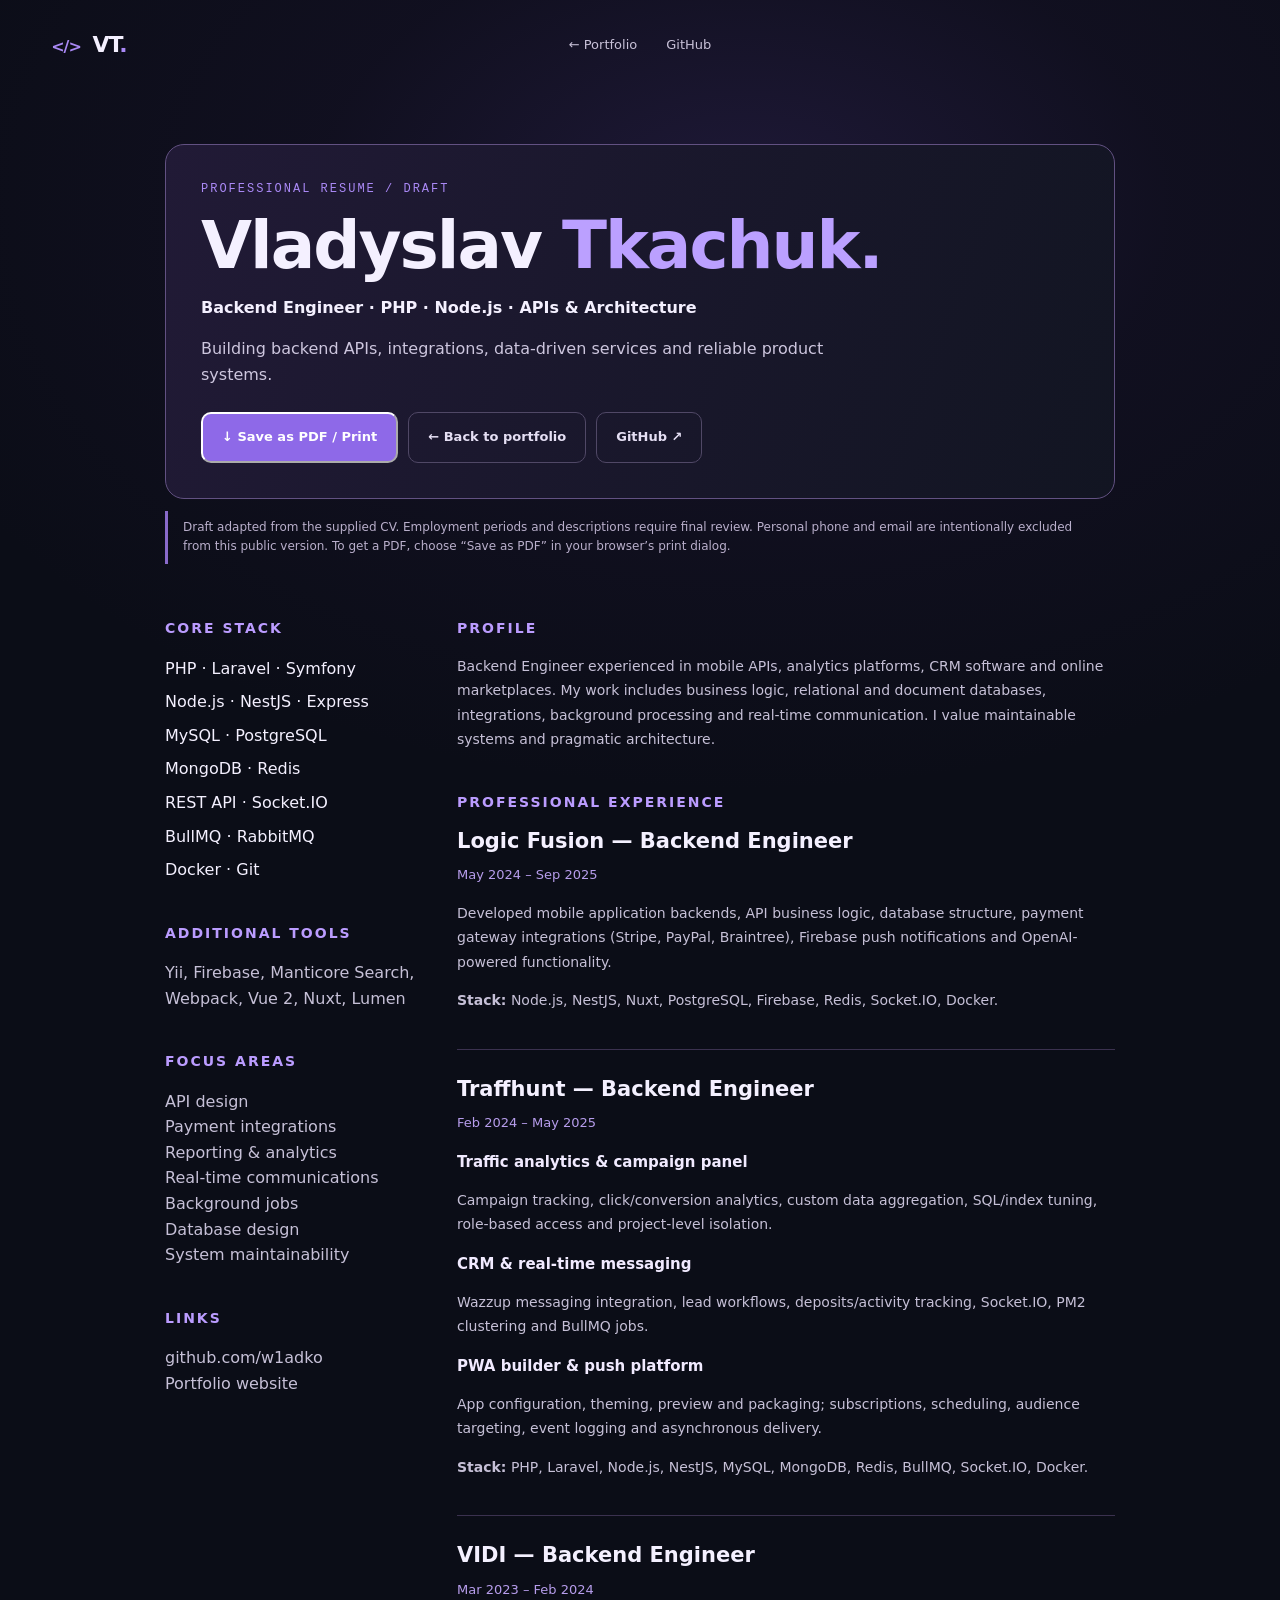
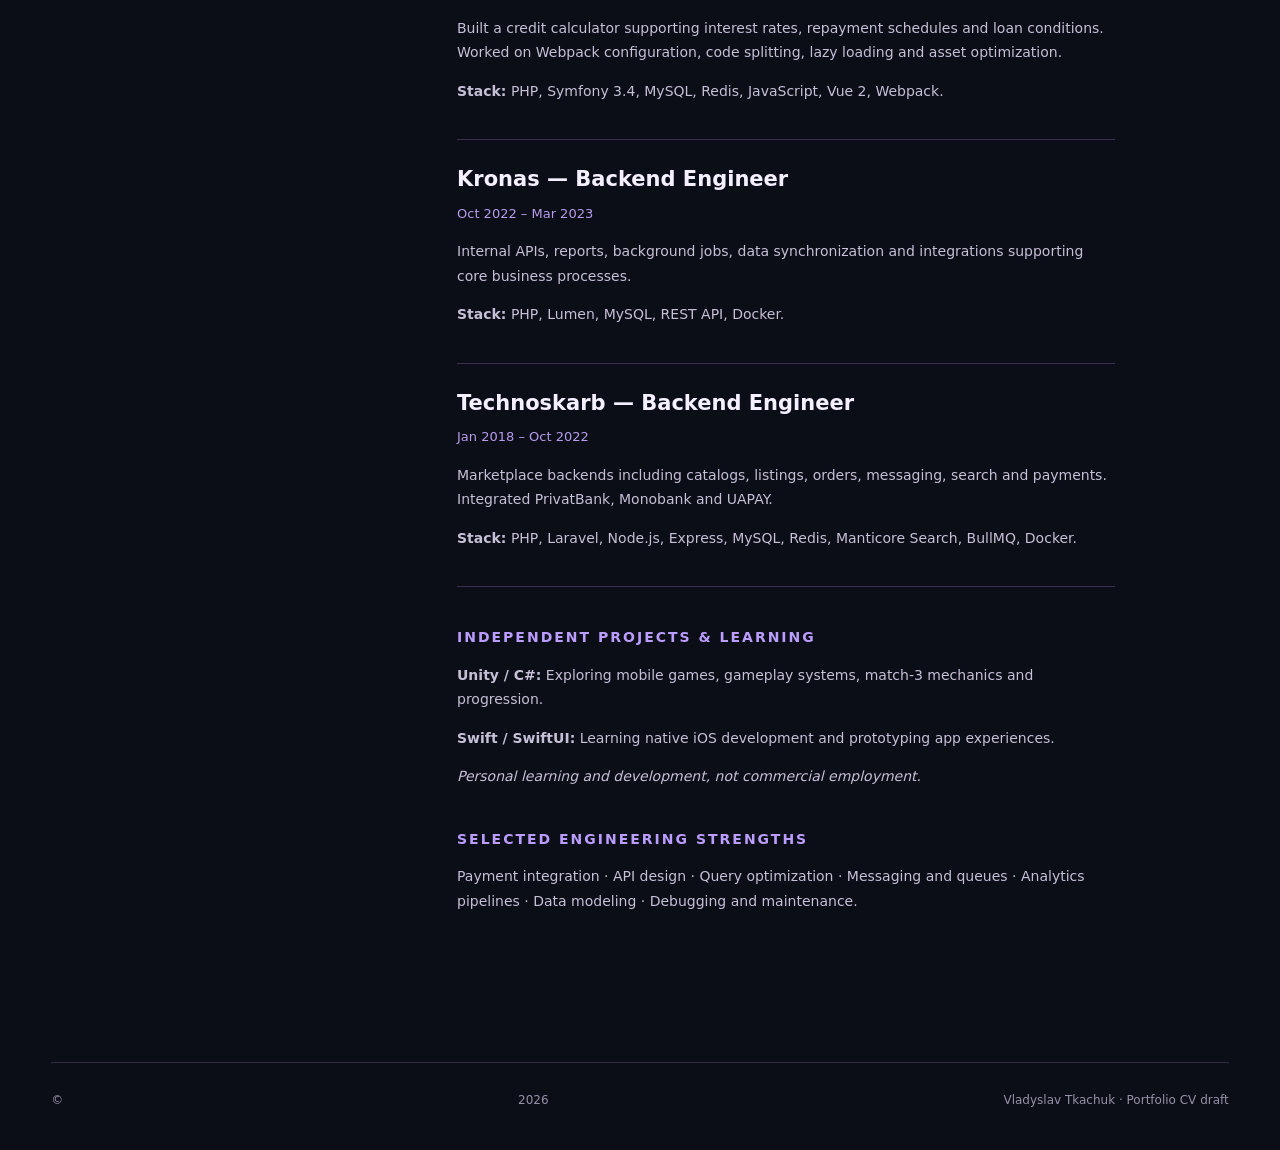
==== commit b2b29f0c: "Use Backend Engineer without hyphen" ====
--- a/docs/resume.html
+++ b/docs/resume.html
@@ -1,3 +1,3 @@
-<!doctype html><html lang="en"><head><meta charset="utf-8"><meta name="viewport" content="width=device-width, initial-scale=1"><meta name="description" content="Vladyslav Tkachuk — Back-end Engineer professional resume"><title>Resume — Vladyslav Tkachuk</title><link rel="icon" type="image/svg+xml" href="./favicon.svg"><link rel="stylesheet" href="./style.css?v=2"><style>
+<!doctype html><html lang="en"><head><meta charset="utf-8"><meta name="viewport" content="width=device-width, initial-scale=1"><meta name="description" content="Vladyslav Tkachuk — Backend Engineer professional resume"><title>Resume — Vladyslav Tkachuk</title><link rel="icon" type="image/svg+xml" href="./favicon.svg"><link rel="stylesheet" href="./style.css?v=2"><style>
 .resume-wrap{max-width:950px;margin:54px auto 110px}.resume-head{border:1px solid #625182;border-radius:19px;padding:35px;background:linear-gradient(110deg,#211a36,#121522)}.resume-head h1{font-size:clamp(36px,6vw,66px);letter-spacing:-2px;line-height:1.1;margin:12px 0}.resume-head h1 span{color:#bba0ff}.resume-head p{color:#cdc6de;max-width:670px}.resume-actions{display:flex;gap:10px;flex-wrap:wrap;margin-top:25px}.resume-main{display:grid;grid-template-columns:250px 1fr;gap:42px;margin-top:42px}.resume-side section,.resume-content section{margin-bottom:39px}.resume-side h2,.resume-content h2{font-size:14px;color:#bb9cff;text-transform:uppercase;letter-spacing:2px}.resume-side p,.resume-content p,.resume-content li{color:#c6c0d7}.resume-side ul,.resume-content ul{padding-left:18px}.resume-content article{padding:0 0 22px;margin:0 0 23px;border-bottom:1px solid #3b314f}.resume-content h3{font-size:21px;margin:0 0 3px}.resume-content time{color:#b79dec;font-size:13px}.resume-content h4{font-size:15px;color:#f1eaff;margin:15px 0 6px}.resume-content p,.resume-content li{font-size:14px;line-height:1.75}.resume-note{border-left:3px solid #896aca;padding:7px 15px;color:#b9afcb!important;font-size:12px!important}.skills-list{list-style:none;padding:0!important}.skills-list li{margin-bottom:8px}.print-only{display:none}@media(max-width:720px){.resume-main{grid-template-columns:1fr;gap:4px}.resume-wrap{margin:25px auto 60px}.resume-head{padding:22px}}@media print{*{box-shadow:none!important}body{color:#111;background:white;font-size:10pt}.ambient,.nav,.resume-actions,.footer-note,footer{display:none!important}.shell,.resume-wrap{max-width:none;width:100%;margin:0}.resume-head{border:0;border-bottom:2px solid #999;border-radius:0;padding:0 0 15px;background:white;color:#111}.resume-head h1{font-size:29pt}.resume-head h1 span,.resume-side h2,.resume-content h2{color:#47348d}.resume-head p,.resume-side p,.resume-content p,.resume-content li,.resume-note{color:#222!important}.resume-main{grid-template-columns:180px 1fr;gap:26px;margin-top:24px}.resume-content article{break-inside:avoid;margin-bottom:13px;padding-bottom:10px}.resume-content section,.resume-side section{margin-bottom:17px}.resume-content h3{font-size:14pt}.resume-content time{color:#555}.resume-content p,.resume-content li{font-size:9pt;line-height:1.45}.resume-note{font-size:8pt!important}.print-only{display:block;color:#666;font-size:9pt}@page{size:A4;margin:15mm}}
-</style></head><body><div class="ambient"></div><header class="nav shell"><a class="brand" href="./index.html"><span class="brand-icon">&lt;/&gt;</span> VT<span class="dot">.</span></a><nav><a href="./index.html">← Portfolio</a><a href="https://github.com/w1adko">GitHub</a></nav></header><main class="shell"><div class="resume-wrap"><div class="resume-head"><div class="section-meta">PROFESSIONAL RESUME / DRAFT</div><h1>Vladyslav <span>Tkachuk.</span></h1><strong>Back-end Engineer · PHP · Node.js · APIs &amp; Architecture</strong><p>Building backend APIs, integrations, data-driven services and reliable product systems.</p><div class="resume-actions"><button class="button primary" type="button" onclick="window.print()">↓ Save as PDF / Print</button><a class="button ghost" href="./index.html">← Back to portfolio</a><a class="button ghost" href="https://github.com/w1adko" target="_blank" rel="noopener">GitHub ↗</a></div></div><p class="resume-note">Draft adapted from the supplied CV. Employment periods and descriptions require final review. Personal phone and email are intentionally excluded from this public version. To get a PDF, choose “Save as PDF” in your browser’s print dialog.</p><div class="resume-main"><aside class="resume-side"><section><h2>Core stack</h2><ul class="skills-list"><li>PHP · Laravel · Symfony</li><li>Node.js · NestJS · Express</li><li>MySQL · PostgreSQL</li><li>MongoDB · Redis</li><li>REST API · Socket.IO</li><li>BullMQ · RabbitMQ</li><li>Docker · Git</li></ul></section><section><h2>Additional tools</h2><p>Yii, Firebase, Manticore Search, Webpack, Vue 2, Nuxt, Lumen</p></section><section><h2>Focus areas</h2><p>API design<br>Payment integrations<br>Reporting &amp; analytics<br>Real-time communications<br>Background jobs<br>Database design<br>System maintainability</p></section><section><h2>Links</h2><p><a href="https://github.com/w1adko">github.com/w1adko</a><br><a href="./index.html">Portfolio website</a></p></section></aside><div class="resume-content"><section><h2>Profile</h2><p>Back-end Engineer experienced in mobile APIs, analytics platforms, CRM software and online marketplaces. My work includes business logic, relational and document databases, integrations, background processing and real-time communication. I value maintainable systems and pragmatic architecture.</p></section><section><h2>Professional experience</h2><article><h3>Logic Fusion — Back-end Engineer</h3><time>May 2024 – Sep 2025</time><p>Developed mobile application backends, API business logic, database structure, payment gateway integrations (Stripe, PayPal, Braintree), Firebase push notifications and OpenAI-powered functionality.</p><p><strong>Stack:</strong> Node.js, NestJS, Nuxt, PostgreSQL, Firebase, Redis, Socket.IO, Docker.</p></article><article><h3>Traffhunt — Back-end Engineer</h3><time>Feb 2024 – May 2025</time><h4>Traffic analytics &amp; campaign panel</h4><p>Campaign tracking, click/conversion analytics, custom data aggregation, SQL/index tuning, role-based access and project-level isolation.</p><h4>CRM &amp; real-time messaging</h4><p>Wazzup messaging integration, lead workflows, deposits/activity tracking, Socket.IO, PM2 clustering and BullMQ jobs.</p><h4>PWA builder &amp; push platform</h4><p>App configuration, theming, preview and packaging; subscriptions, scheduling, audience targeting, event logging and asynchronous delivery.</p><p><strong>Stack:</strong> PHP, Laravel, Node.js, NestJS, MySQL, MongoDB, Redis, BullMQ, Socket.IO, Docker.</p></article><article><h3>VIDI — Back-end Engineer</h3><time>Mar 2023 – Feb 2024</time><p>Built a credit calculator supporting interest rates, repayment schedules and loan conditions. Worked on Webpack configuration, code splitting, lazy loading and asset optimization.</p><p><strong>Stack:</strong> PHP, Symfony 3.4, MySQL, Redis, JavaScript, Vue 2, Webpack.</p></article><article><h3>Kronas — Back-end Engineer</h3><time>Oct 2022 – Mar 2023</time><p>Internal APIs, reports, background jobs, data synchronization and integrations supporting core business processes.</p><p><strong>Stack:</strong> PHP, Lumen, MySQL, REST API, Docker.</p></article><article><h3>Technoskarb — Back-end Engineer</h3><time>Jan 2018 – Oct 2022</time><p>Marketplace backends including catalogs, listings, orders, messaging, search and payments. Integrated PrivatBank, Monobank and UAPAY.</p><p><strong>Stack:</strong> PHP, Laravel, Node.js, Express, MySQL, Redis, Manticore Search, BullMQ, Docker.</p></article></section><section><h2>Independent projects &amp; learning</h2><p><strong>Unity / C#:</strong> Exploring mobile games, gameplay systems, match-3 mechanics and progression.</p><p><strong>Swift / SwiftUI:</strong> Learning native iOS development and prototyping app experiences.</p><p><em>Personal learning and development, not commercial employment.</em></p></section><section><h2>Selected engineering strengths</h2><p>Payment integration · API design · Query optimization · Messaging and queues · Analytics pipelines · Data modeling · Debugging and maintenance.</p></section><p class="print-only">Think. Architect. Build. · github.com/w1adko</p></div></div></div></main><footer class="shell footer-note">© <span id="year">2026</span> Vladyslav Tkachuk · Portfolio CV draft</footer><script>document.querySelector('#year').textContent=new Date().getFullYear();</script></body></html>+</style></head><body><div class="ambient"></div><header class="nav shell"><a class="brand" href="./index.html"><span class="brand-icon">&lt;/&gt;</span> VT<span class="dot">.</span></a><nav><a href="./index.html">← Portfolio</a><a href="https://github.com/w1adko">GitHub</a></nav></header><main class="shell"><div class="resume-wrap"><div class="resume-head"><div class="section-meta">PROFESSIONAL RESUME / DRAFT</div><h1>Vladyslav <span>Tkachuk.</span></h1><strong>Backend Engineer · PHP · Node.js · APIs &amp; Architecture</strong><p>Building backend APIs, integrations, data-driven services and reliable product systems.</p><div class="resume-actions"><button class="button primary" type="button" onclick="window.print()">↓ Save as PDF / Print</button><a class="button ghost" href="./index.html">← Back to portfolio</a><a class="button ghost" href="https://github.com/w1adko" target="_blank" rel="noopener">GitHub ↗</a></div></div><p class="resume-note">Draft adapted from the supplied CV. Employment periods and descriptions require final review. Personal phone and email are intentionally excluded from this public version. To get a PDF, choose “Save as PDF” in your browser’s print dialog.</p><div class="resume-main"><aside class="resume-side"><section><h2>Core stack</h2><ul class="skills-list"><li>PHP · Laravel · Symfony</li><li>Node.js · NestJS · Express</li><li>MySQL · PostgreSQL</li><li>MongoDB · Redis</li><li>REST API · Socket.IO</li><li>BullMQ · RabbitMQ</li><li>Docker · Git</li></ul></section><section><h2>Additional tools</h2><p>Yii, Firebase, Manticore Search, Webpack, Vue 2, Nuxt, Lumen</p></section><section><h2>Focus areas</h2><p>API design<br>Payment integrations<br>Reporting &amp; analytics<br>Real-time communications<br>Background jobs<br>Database design<br>System maintainability</p></section><section><h2>Links</h2><p><a href="https://github.com/w1adko">github.com/w1adko</a><br><a href="./index.html">Portfolio website</a></p></section></aside><div class="resume-content"><section><h2>Profile</h2><p>Backend Engineer experienced in mobile APIs, analytics platforms, CRM software and online marketplaces. My work includes business logic, relational and document databases, integrations, background processing and real-time communication. I value maintainable systems and pragmatic architecture.</p></section><section><h2>Professional experience</h2><article><h3>Logic Fusion — Backend Engineer</h3><time>May 2024 – Sep 2025</time><p>Developed mobile application backends, API business logic, database structure, payment gateway integrations (Stripe, PayPal, Braintree), Firebase push notifications and OpenAI-powered functionality.</p><p><strong>Stack:</strong> Node.js, NestJS, Nuxt, PostgreSQL, Firebase, Redis, Socket.IO, Docker.</p></article><article><h3>Traffhunt — Backend Engineer</h3><time>Feb 2024 – May 2025</time><h4>Traffic analytics &amp; campaign panel</h4><p>Campaign tracking, click/conversion analytics, custom data aggregation, SQL/index tuning, role-based access and project-level isolation.</p><h4>CRM &amp; real-time messaging</h4><p>Wazzup messaging integration, lead workflows, deposits/activity tracking, Socket.IO, PM2 clustering and BullMQ jobs.</p><h4>PWA builder &amp; push platform</h4><p>App configuration, theming, preview and packaging; subscriptions, scheduling, audience targeting, event logging and asynchronous delivery.</p><p><strong>Stack:</strong> PHP, Laravel, Node.js, NestJS, MySQL, MongoDB, Redis, BullMQ, Socket.IO, Docker.</p></article><article><h3>VIDI — Backend Engineer</h3><time>Mar 2023 – Feb 2024</time><p>Built a credit calculator supporting interest rates, repayment schedules and loan conditions. Worked on Webpack configuration, code splitting, lazy loading and asset optimization.</p><p><strong>Stack:</strong> PHP, Symfony 3.4, MySQL, Redis, JavaScript, Vue 2, Webpack.</p></article><article><h3>Kronas — Backend Engineer</h3><time>Oct 2022 – Mar 2023</time><p>Internal APIs, reports, background jobs, data synchronization and integrations supporting core business processes.</p><p><strong>Stack:</strong> PHP, Lumen, MySQL, REST API, Docker.</p></article><article><h3>Technoskarb — Backend Engineer</h3><time>Jan 2018 – Oct 2022</time><p>Marketplace backends including catalogs, listings, orders, messaging, search and payments. Integrated PrivatBank, Monobank and UAPAY.</p><p><strong>Stack:</strong> PHP, Laravel, Node.js, Express, MySQL, Redis, Manticore Search, BullMQ, Docker.</p></article></section><section><h2>Independent projects &amp; learning</h2><p><strong>Unity / C#:</strong> Exploring mobile games, gameplay systems, match-3 mechanics and progression.</p><p><strong>Swift / SwiftUI:</strong> Learning native iOS development and prototyping app experiences.</p><p><em>Personal learning and development, not commercial employment.</em></p></section><section><h2>Selected engineering strengths</h2><p>Payment integration · API design · Query optimization · Messaging and queues · Analytics pipelines · Data modeling · Debugging and maintenance.</p></section><p class="print-only">Think. Architect. Build. · github.com/w1adko</p></div></div></div></main><footer class="shell footer-note">© <span id="year">2026</span> Vladyslav Tkachuk · Portfolio CV draft</footer><script>document.querySelector('#year').textContent=new Date().getFullYear();</script></body></html>
